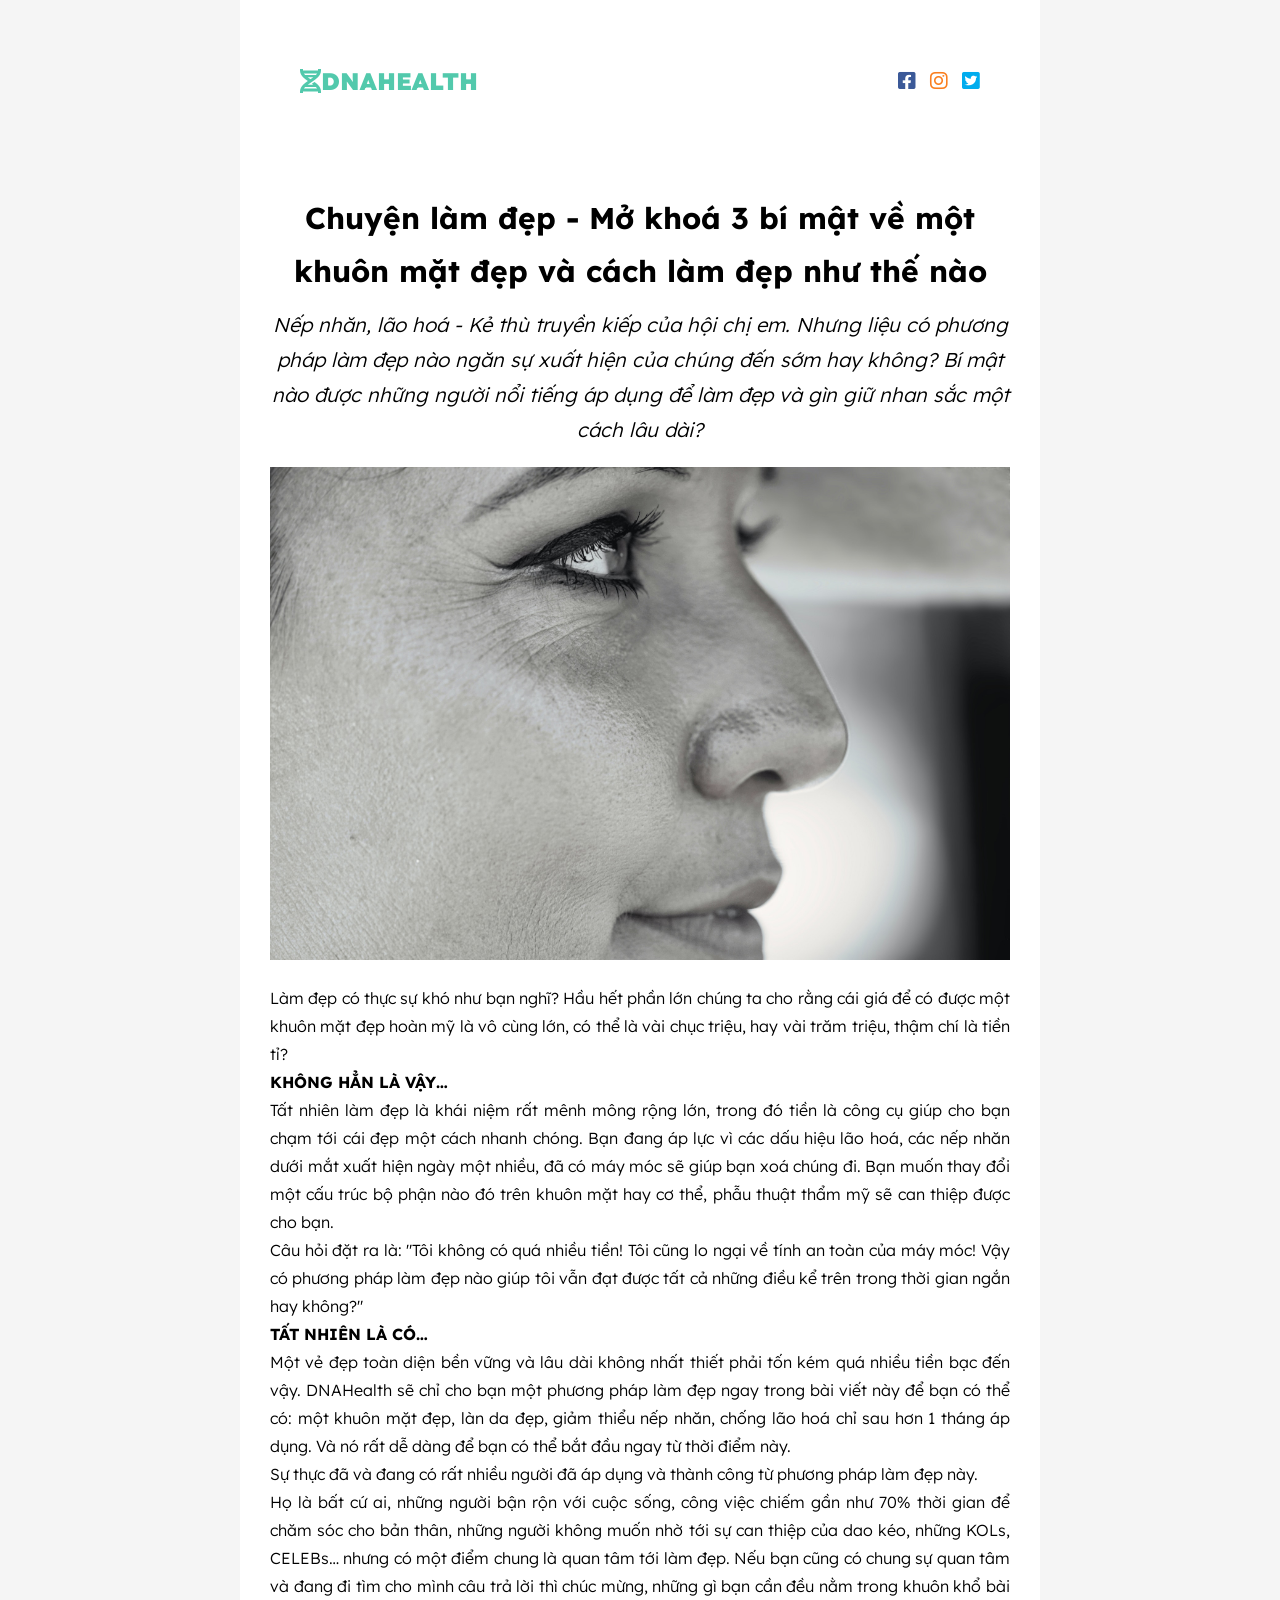
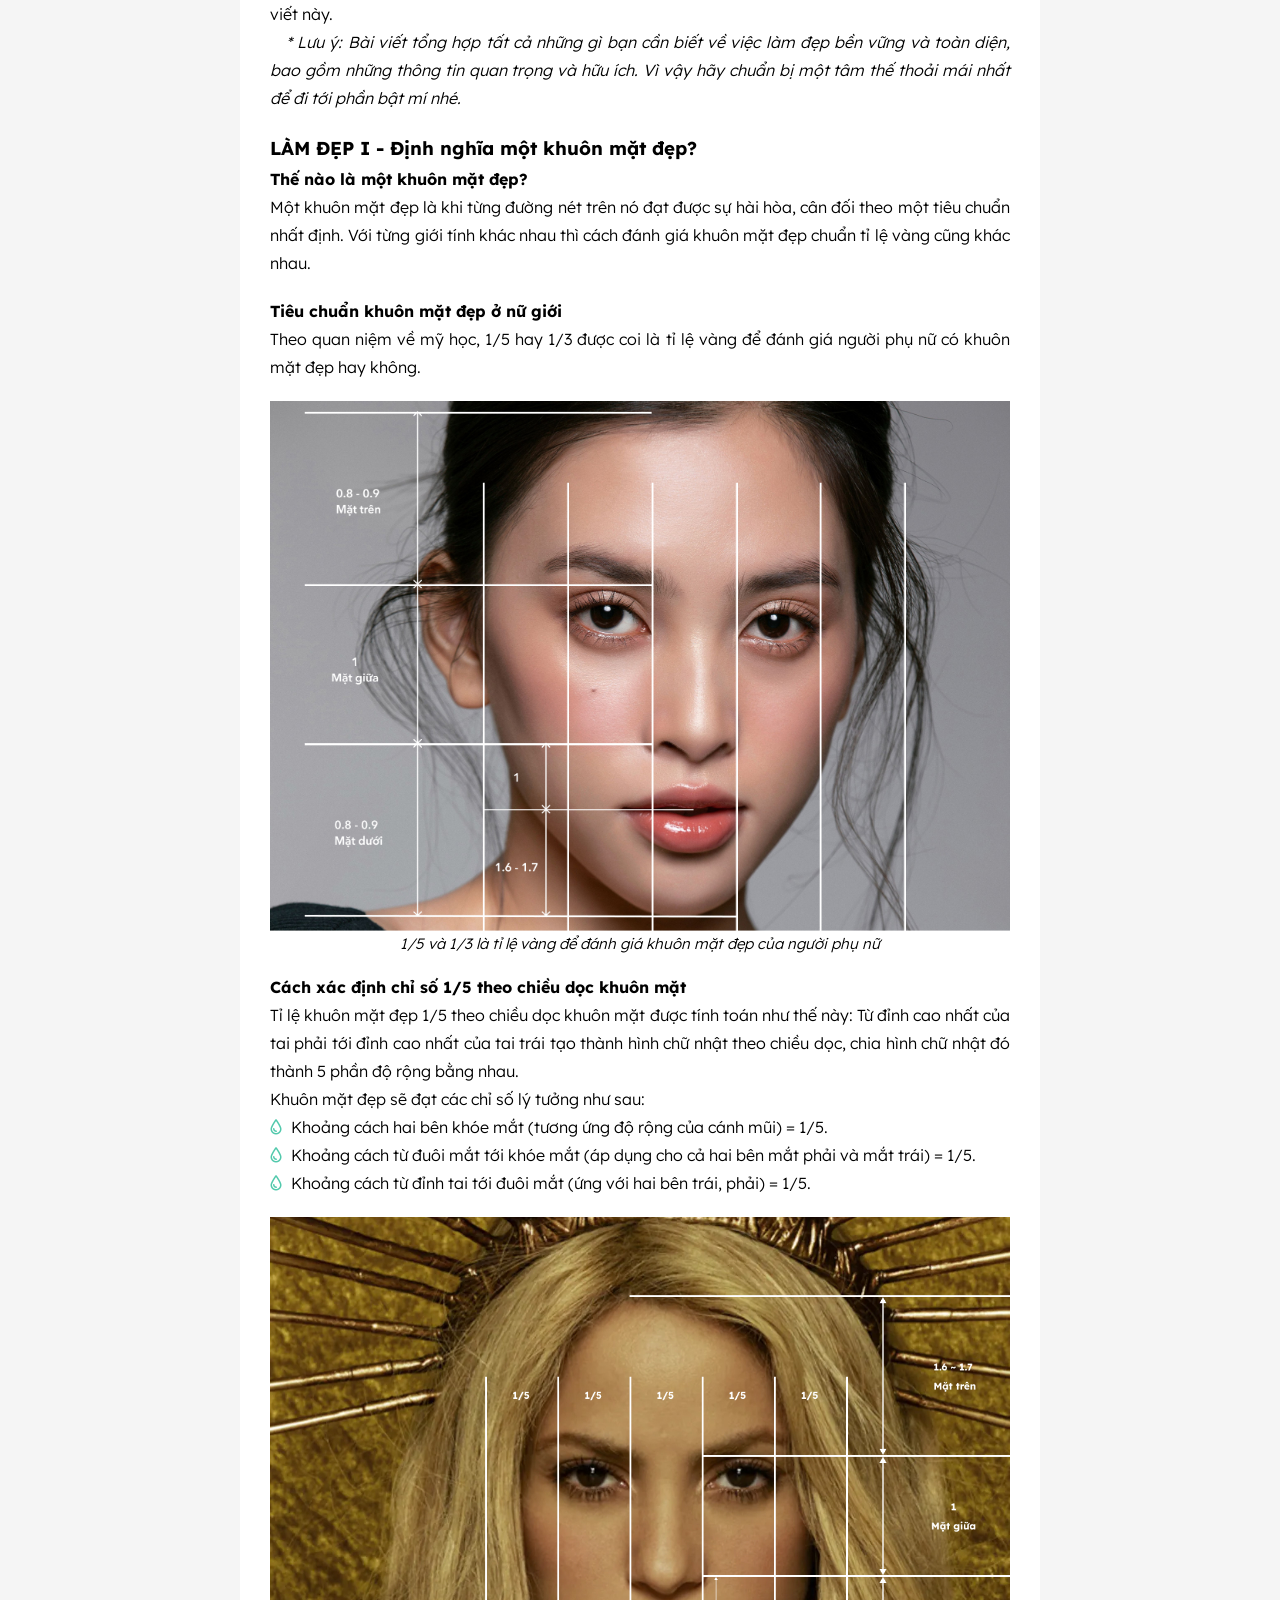
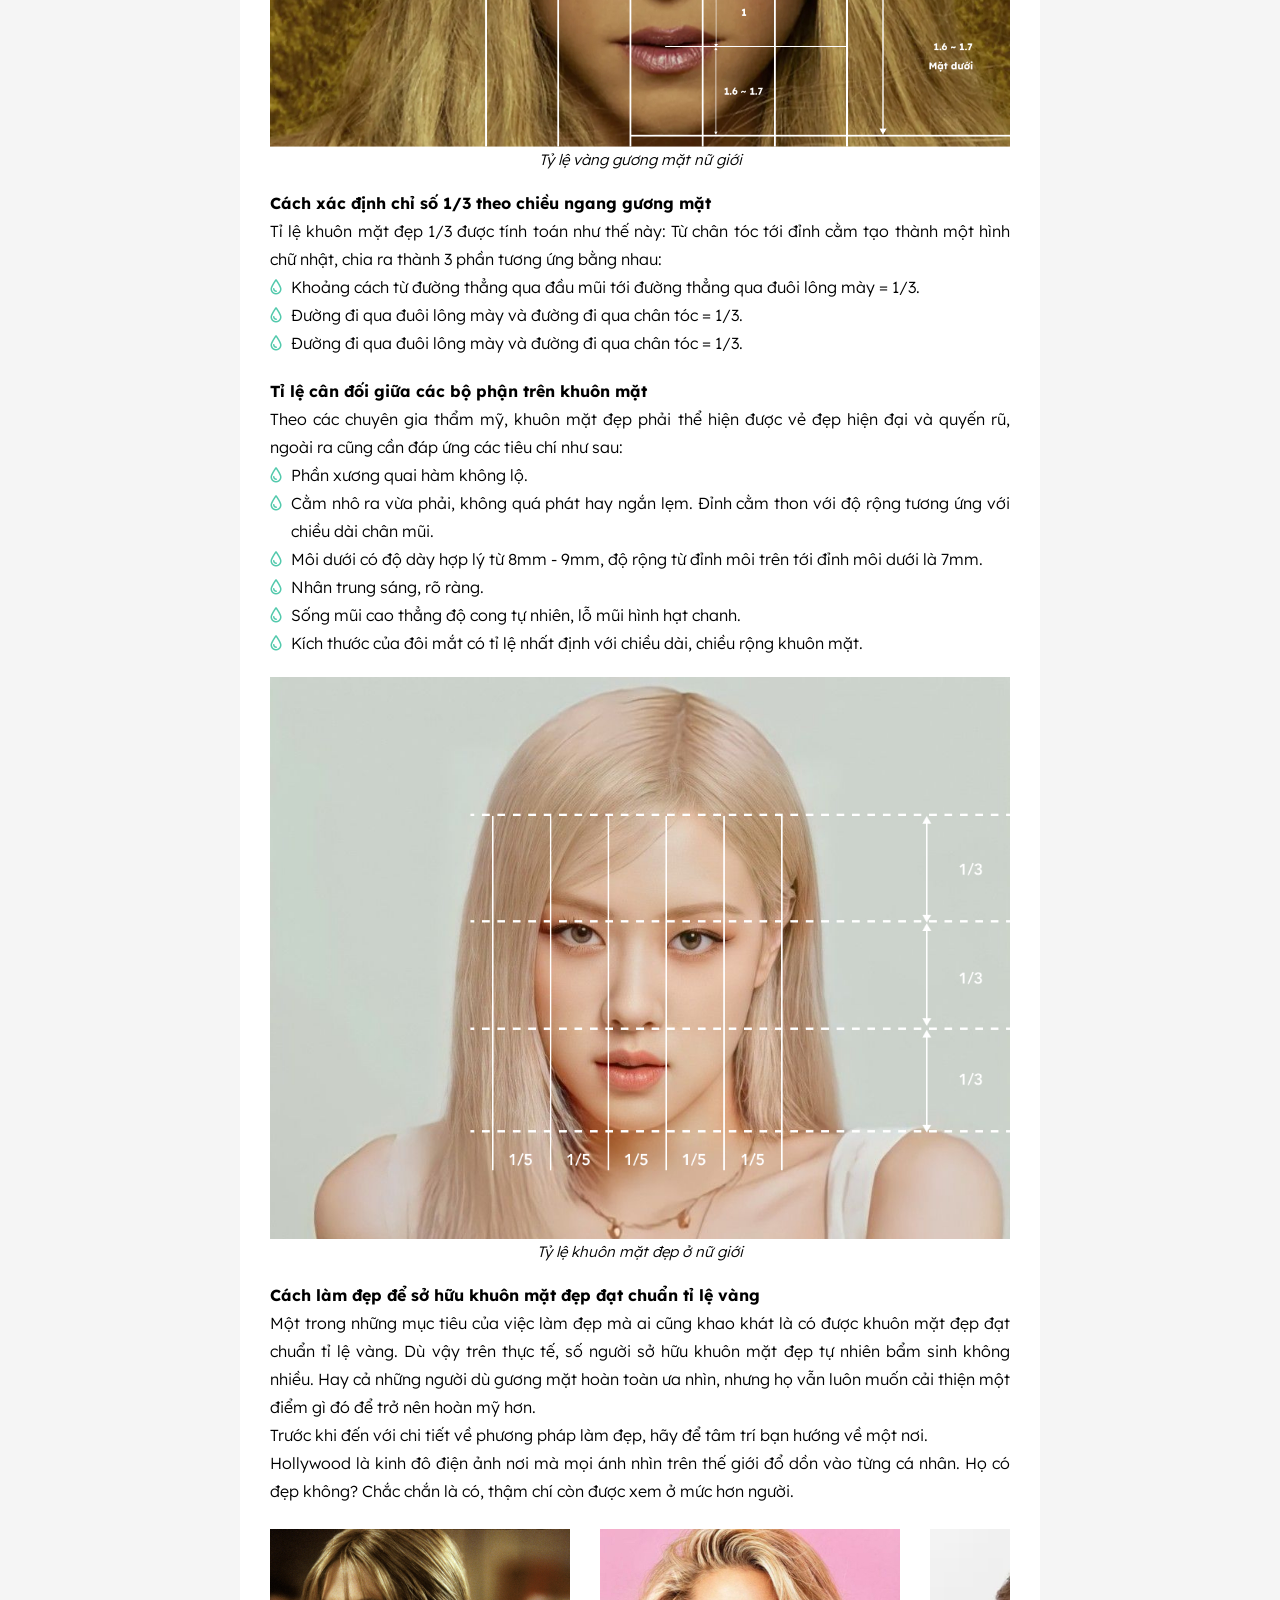
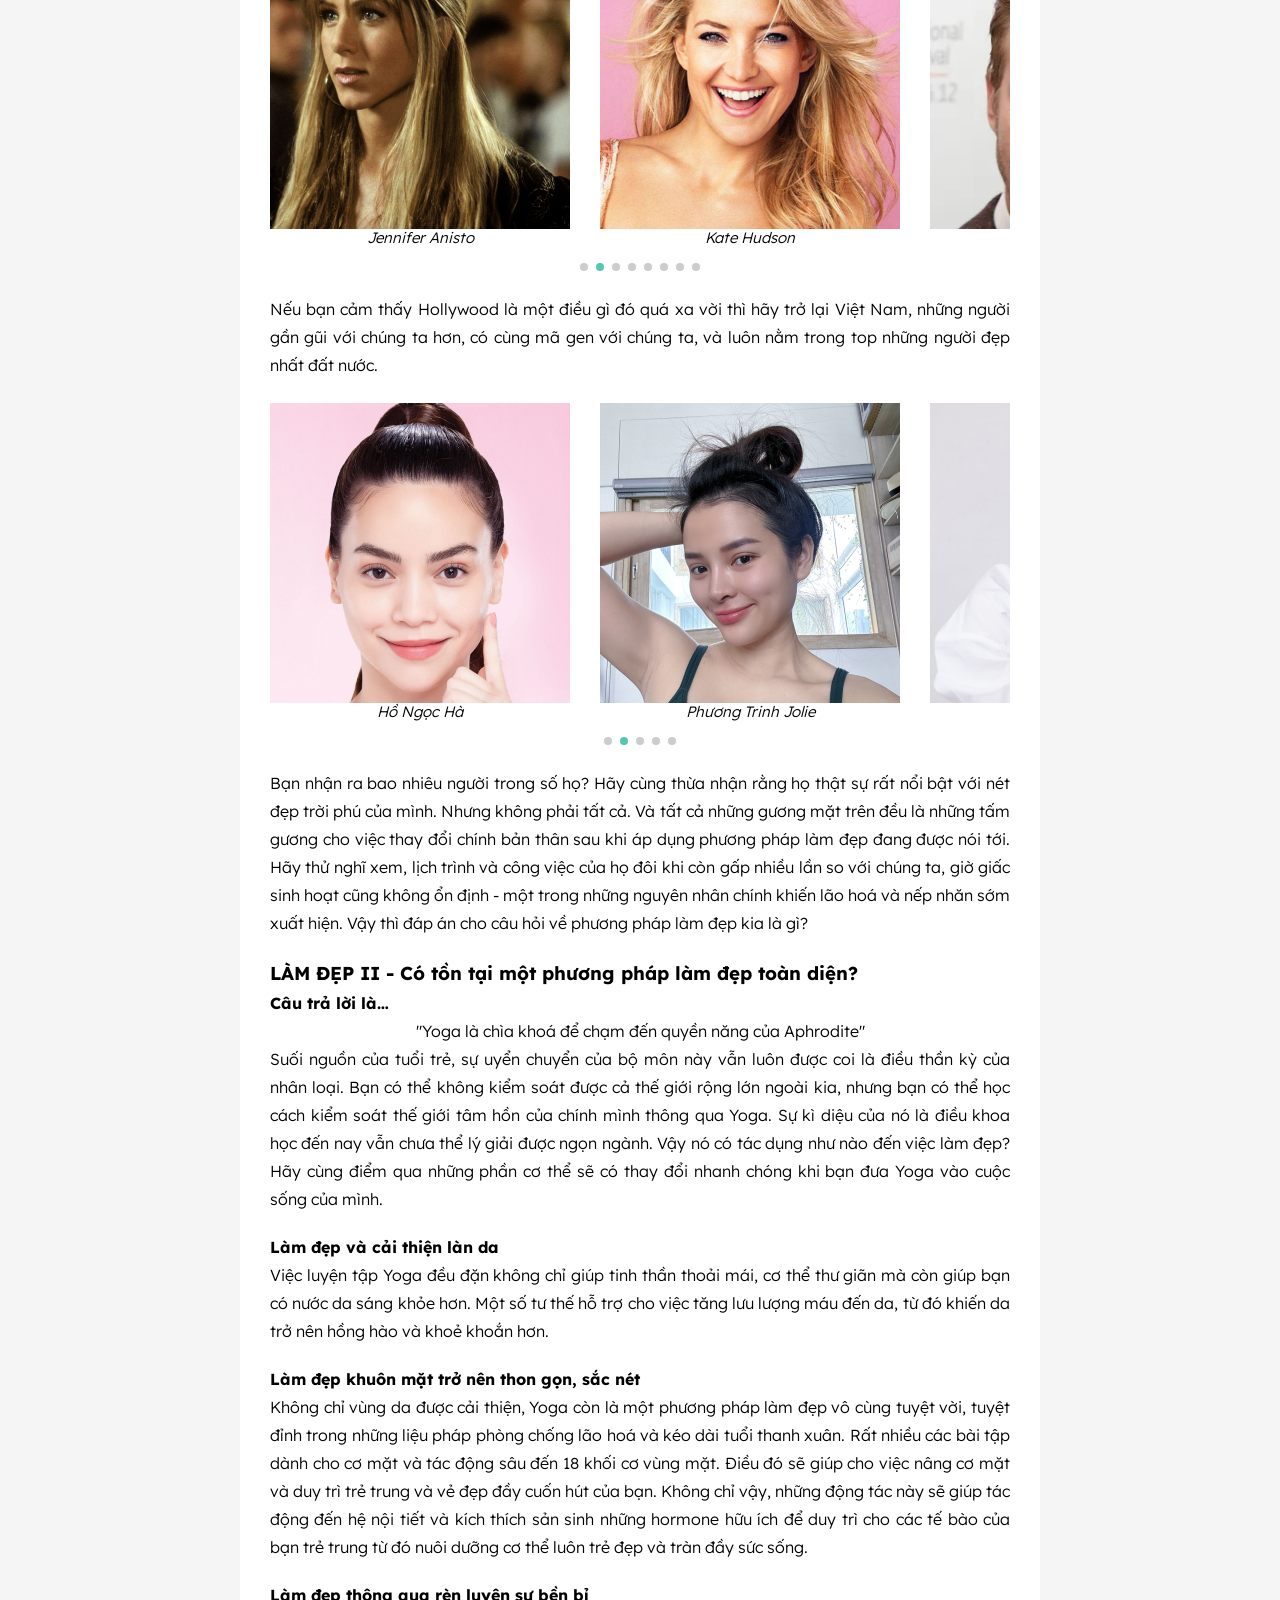
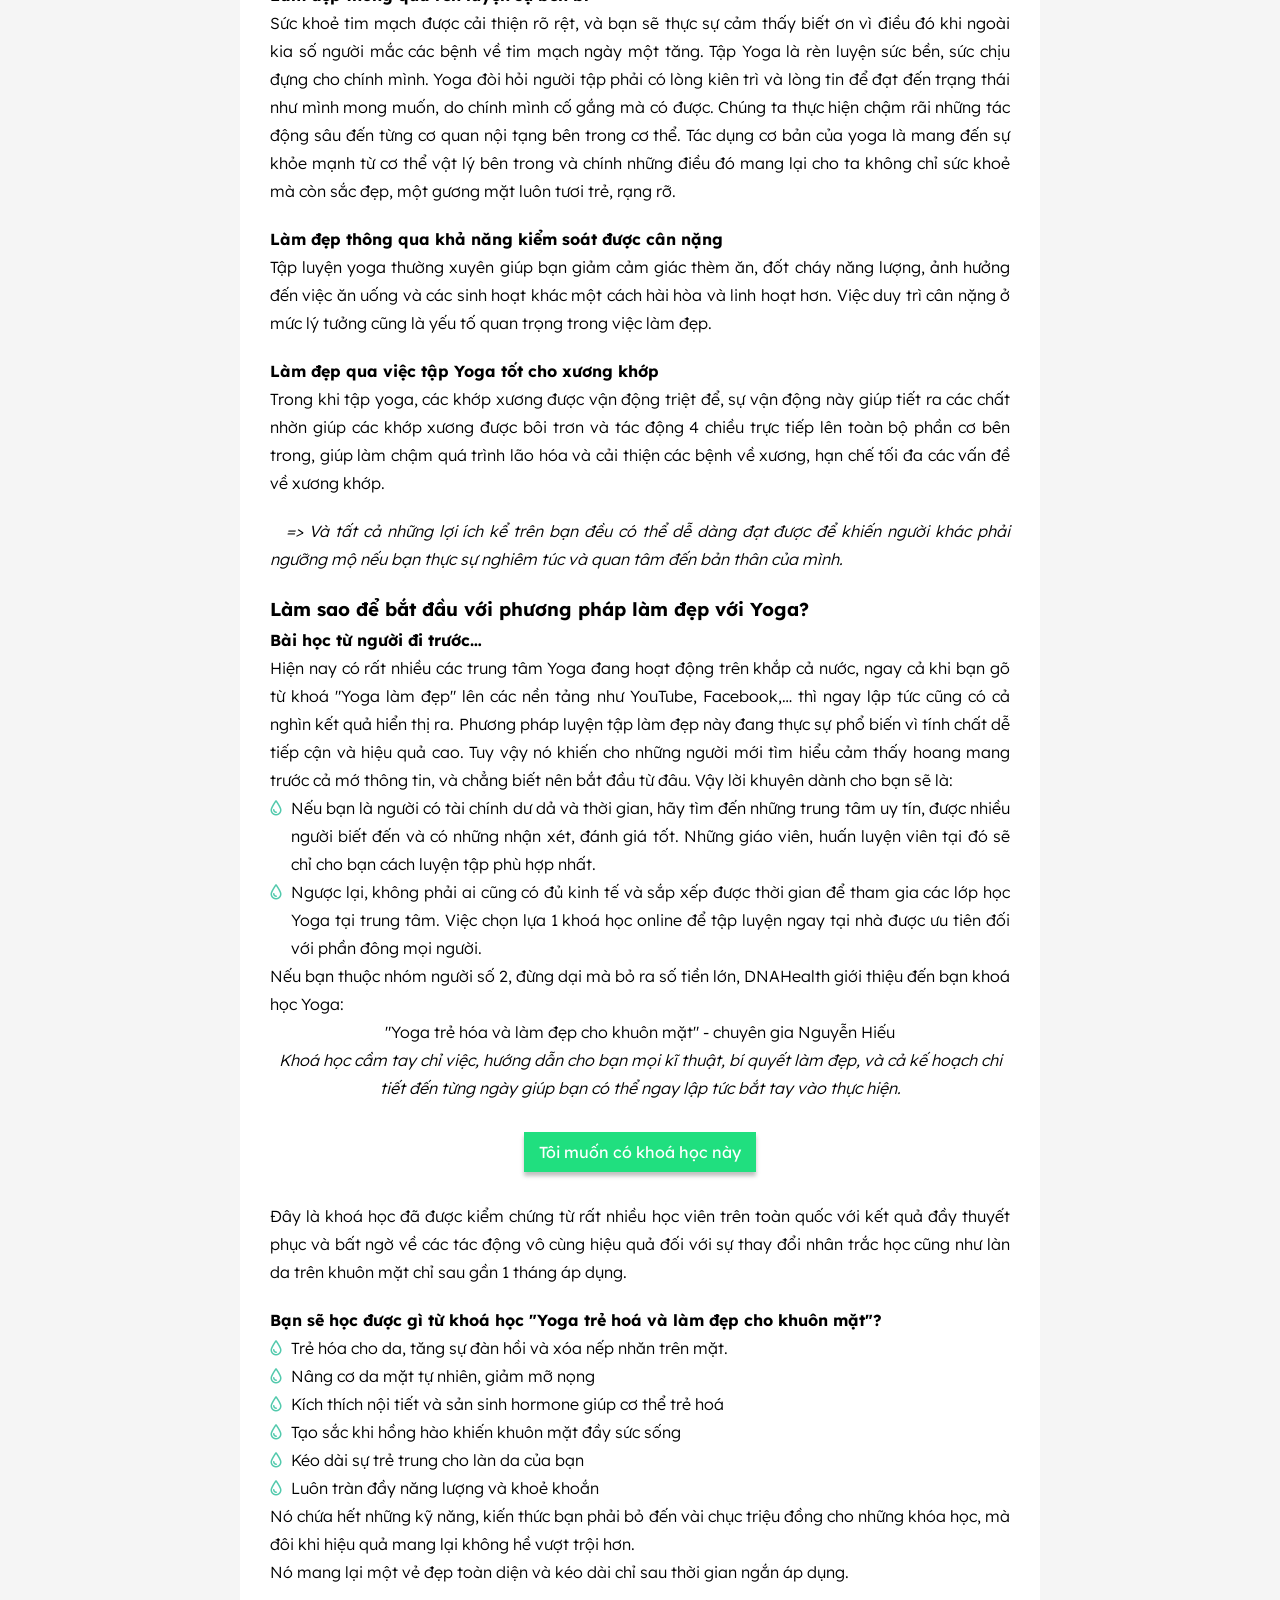
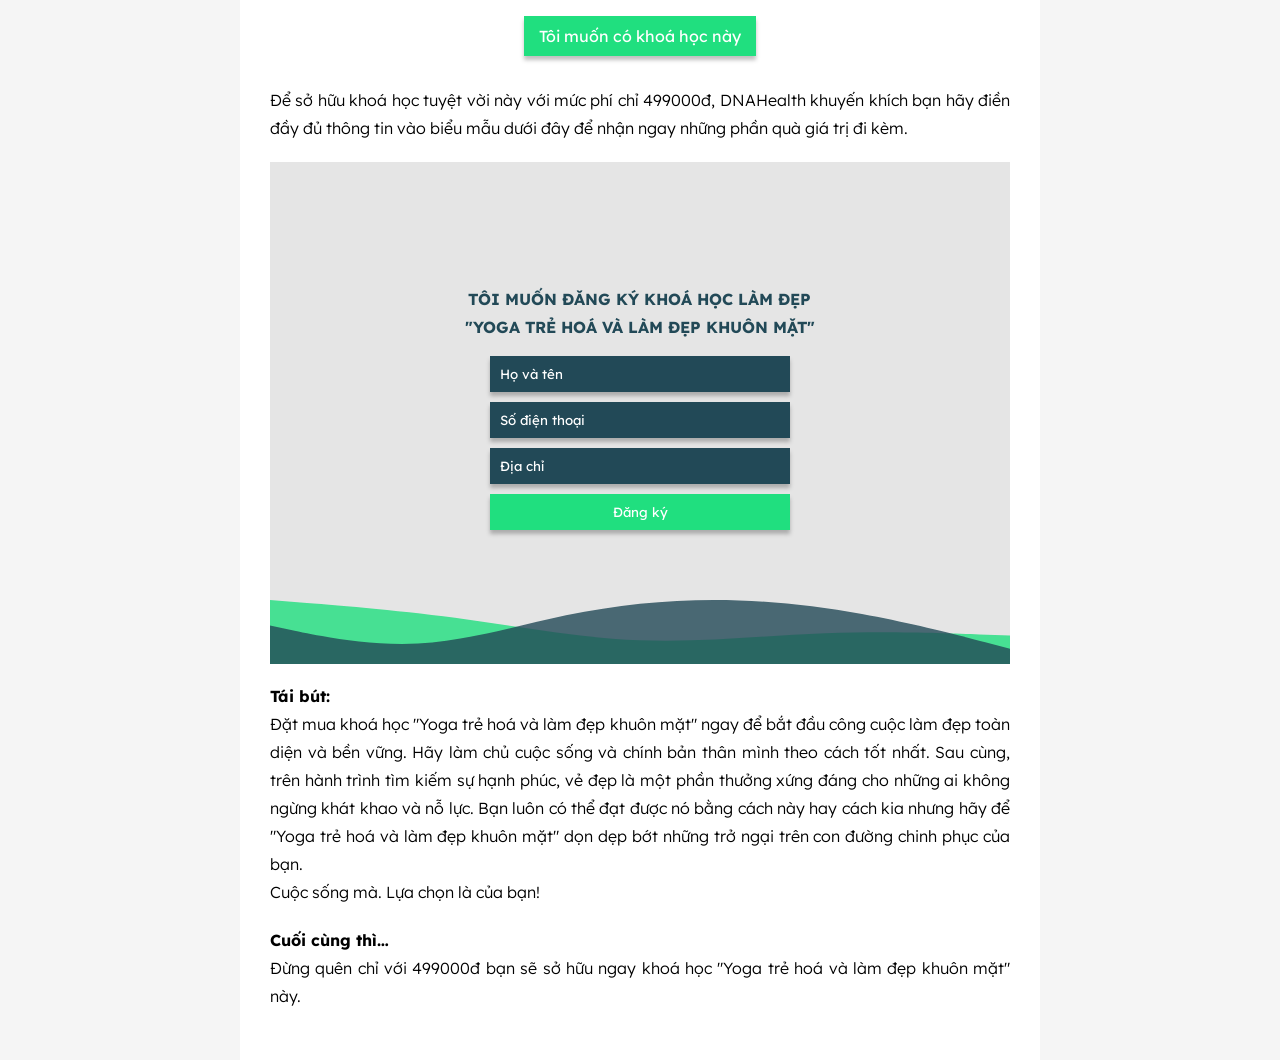
==== yoga-page.html @ 45fdaa78 "Add highlands voucher page" ====
<!DOCTYPE html>
<html lang="en">

<head>
    <meta charset="UTF-8">
    <meta http-equiv="X-UA-Compatible" content="IE=edge">
    <meta name="viewport" content="width=device-width, initial-scale=1.0">
    <meta name="description" content="">
    <title>1 tháng làm đẹp hiệu quả để có khuôn mặt đẹp như mơ</title>
    <link rel="preconnect" href="https://fonts.googleapis.com">
    <link rel="preconnect" href="https://fonts.gstatic.com" crossorigin>
    <link rel="stylesheet" href="font-awesome-pro-v6-6/css/all.css">
    <link rel="stylesheet" href="css/swiper-css.css" />
    <link href="https://fonts.googleapis.com/css2?family=Lexend:wght@100;200;300;400;500;600;700;800;900&display=swap" rel="stylesheet">
    <link rel="stylesheet" href="css/header/header.css">
    <link rel="stylesheet" href="css/main-yoga/main.css">
    <link rel="stylesheet" href="css/styles.css">
    <script src="js/swiper-bundle.js"></script>
</head>

<body>
    <header id="header">
        <div class="logo">
            <a href="#">
                <p><i class="fa-sharp fa-solid fa-dna"></i>DNAHEALTH</p>
            </a>
        </div>
        <div class="social">
            <i class="fa-brands fa-square-facebook" style="color: #3b5998;"></i>
            <i class="fa-brands fa-instagram" style="color: RGB(250,126,30);"></i>
            <i class="fa-brands fa-square-twitter" style="color: #00acee;"></i>
        </div>
    </header>
    <main id="main">
        <div class="title">
            <h1>Chuyện làm đẹp - Mở khoá 3 bí mật về một khuôn mặt đẹp và cách làm đẹp như thế nào</h1>
            <h2>Nếp nhăn, lão hoá - Kẻ thù truyền kiếp của hội chị em. Nhưng liệu có phương pháp làm đẹp nào ngăn sự xuất hiện của chúng đến sớm hay không? Bí mật nào được những người nổi tiếng áp dụng để làm đẹp và gìn giữ nhan sắc một cách lâu dài?</h2>
            <div class="banner">
                <img class="banner-img" src="images/yoga-images/face-skin-lam-dep.jpg" alt="Làm đẹp, làm đẹp, làm đẹp, làm đẹp">
            </div>
        </div>
        <div class="opening">
            <p>Làm đẹp có thực sự khó như bạn nghĩ? Hầu hết phần lớn chúng ta cho rằng cái giá để có được một khuôn mặt đẹp hoàn mỹ là vô cùng lớn, có thể là vài chục triệu, hay vài trăm triệu, thậm chí là tiền tỉ?</p>
            <p><strong>KHÔNG HẲN LÀ VẬY…</strong></p>
            <p>Tất nhiên làm đẹp là khái niệm rất mênh mông rộng lớn, trong đó tiền là công cụ giúp cho bạn chạm tới cái đẹp một cách nhanh chóng. Bạn đang áp lực vì các dấu hiệu lão hoá, các nếp nhăn dưới mắt xuất hiện ngày một nhiều, đã có máy móc sẽ giúp
                bạn xoá chúng đi. Bạn muốn thay đổi một cấu trúc bộ phận nào đó trên khuôn mặt hay cơ thể, phẫu thuật thẩm mỹ sẽ can thiệp được cho bạn.</p>
            <p>Câu hỏi đặt ra là: "Tôi không có quá nhiều tiền! Tôi cũng lo ngại về tính an toàn của máy móc! Vậy có phương pháp làm đẹp nào giúp tôi vẫn đạt được tất cả những điều kể trên trong thời gian ngắn hay không?"</p>
            <p><strong>TẤT NHIÊN LÀ CÓ…</strong></p>
            <p>Một vẻ đẹp toàn diện bền vững và lâu dài không nhất thiết phải tốn kém quá nhiều tiền bạc đến vậy. DNAHealth sẽ chỉ cho bạn một phương pháp làm đẹp ngay trong bài viết này để bạn có thể có: một khuôn mặt đẹp, làn da đẹp, giảm thiểu nếp nhăn,
                chống lão hoá chỉ sau hơn 1 tháng áp dụng. Và nó rất dễ dàng để bạn có thể bắt đầu ngay từ thời điểm này.</p>
            <p>Sự thực đã và đang có rất nhiều người đã áp dụng và thành công từ phương pháp làm đẹp này.</p>
            <p>Họ là bất cứ ai, những người bận rộn với cuộc sống, công việc chiếm gần như 70% thời gian để chăm sóc cho bản thân, những người không muốn nhờ tới sự can thiệp của dao kéo, những KOLs, CELEBs… nhưng có một điểm chung là quan tâm tới làm đẹp.
                Nếu bạn cũng có chung sự quan tâm và đang đi tìm cho mình câu trả lời thì chúc mừng, những gì bạn cần đều nằm trong khuôn khổ bài viết này.</p>
            <p><i>&emsp;* Lưu ý: Bài viết tổng hợp tất cả những gì bạn cần biết về việc làm đẹp bền vững và toàn diện, bao gồm những thông tin quan trọng và hữu ích. Vì vậy hãy chuẩn bị một tâm thế thoải mái nhất để đi tới phần bật mí nhé. </i></p>
        </div>
        <div class="main-content">
            <div class="part">
                <h3>LÀM ĐẸP I - Định nghĩa một khuôn mặt đẹp?</h3>
                <h4>Thế nào là một khuôn mặt đẹp?</h4>
                <p>Một khuôn mặt đẹp là khi từng đường nét trên nó đạt được sự hài hòa, cân đối theo một tiêu chuẩn nhất định. Với từng giới tính khác nhau thì cách đánh giá khuôn mặt đẹp chuẩn tỉ lệ vàng cũng khác nhau.</p>
                <br>
                <h4>Tiêu chuẩn khuôn mặt đẹp ở nữ giới</h4>
                <p>Theo quan niệm về mỹ học, 1/5 hay 1/3 được coi là tỉ lệ vàng để đánh giá người phụ nữ có khuôn mặt đẹp hay không.</p>
                <div class="illustration">
                    <img src="images/yoga-images/golden-ratio-face-lam-dep.jpg" alt="Làm đẹp, làm đẹp, làm đẹp, làm đẹp">
                    <div class="photo-caption">
                        <p>1/5 và 1/3 là tỉ lệ vàng để đánh giá khuôn mặt đẹp của người phụ nữ</p>
                    </div>
                </div>
                <br>
                <h4>Cách xác định chỉ số 1/5 theo chiều dọc khuôn mặt</h4>
                <p>Tỉ lệ khuôn mặt đẹp 1/5 theo chiều dọc khuôn mặt được tính toán như thế này: Từ đỉnh cao nhất của tai phải tới đỉnh cao nhất của tai trái tạo thành hình chữ nhật theo chiều dọc, chia hình chữ nhật đó thành 5 phần độ rộng bằng nhau.</p>
                <p>Khuôn mặt đẹp sẽ đạt các chỉ số lý tưởng như sau:</p>
                <ul>
                    <li>Khoảng cách hai bên khóe mắt (tương ứng độ rộng của cánh mũi) = 1/5.</li>
                    <li>Khoảng cách từ đuôi mắt tới khóe mắt (áp dụng cho cả hai bên mắt phải và mắt trái) = 1/5.</li>
                    <li>Khoảng cách từ đỉnh tai tới đuôi mắt (ứng với hai bên trái, phải) = 1/5.</li>
                </ul>
                <div class="illustration">
                    <img src="images/yoga-images/shakira-lam-dep.jpg" alt="Làm đẹp, làm đẹp, làm đẹp, làm đẹp">
                    <div class="photo-caption">
                        <p>Tỷ lệ vàng gương mặt nữ giới</p>
                    </div>
                </div>
                <br>
                <h4>Cách xác định chỉ số 1/3 theo chiều ngang gương mặt</h4>
                <p>Tỉ lệ khuôn mặt đẹp 1/3 được tính toán như thế này: Từ chân tóc tới đỉnh cằm tạo thành một hình chữ nhật, chia ra thành 3 phần tương ứng bằng nhau:</p>
                <ul>
                    <li>Khoảng cách từ đường thẳng qua đầu mũi tới đường thẳng qua đuôi lông mày = 1/3.</li>
                    <li>Đường đi qua đuôi lông mày và đường đi qua chân tóc = 1/3.</li>
                    <li>Đường đi qua đuôi lông mày và đường đi qua chân tóc = 1/3.</li>
                </ul>
                <br>
                <h4>Tỉ lệ cân đối giữa các bộ phận trên khuôn mặt</h4>
                <p>Theo các chuyên gia thẩm mỹ, khuôn mặt đẹp phải thể hiện được vẻ đẹp hiện đại và quyến rũ, ngoài ra cũng cần đáp ứng các tiêu chí như sau:</p>
                <ul>
                    <li>Phần xương quai hàm không lộ.</li>
                    <li>Cằm nhô ra vừa phải, không quá phát hay ngắn lẹm. Đỉnh cằm thon với độ rộng tương ứng với chiều dài chân mũi.</li>
                    <li>Môi dưới có độ dày hợp lý từ 8mm - 9mm, độ rộng từ đỉnh môi trên tới đỉnh môi dưới là 7mm.</li>
                    <li>Nhân trung sáng, rõ ràng.</li>
                    <li>Sống mũi cao thẳng độ cong tự nhiên, lỗ mũi hình hạt chanh.</li>
                    <li>Kích thước của đôi mắt có tỉ lệ nhất định với chiều dài, chiều rộng khuôn mặt.</li>
                </ul>
                <div class="illustration">
                    <img src="images/yoga-images/rose-lam-dep.jpg" alt="Làm đẹp, làm đẹp, làm đẹp, làm đẹp">
                    <div class="photo-caption">
                        <p>Tỷ lệ khuôn mặt đẹp ở nữ giới</p>
                    </div>
                </div>
                <br>
                <h4>Cách làm đẹp để sở hữu khuôn mặt đẹp đạt chuẩn tỉ lệ vàng</h4>
                <p>Một trong những mục tiêu của việc làm đẹp mà ai cũng khao khát là có được khuôn mặt đẹp đạt chuẩn tỉ lệ vàng. Dù vậy trên thực tế, số người sở hữu khuôn mặt đẹp tự nhiên bẩm sinh không nhiều. Hay cả những người dù gương mặt hoàn toàn ưa
                    nhìn, nhưng họ vẫn luôn muốn cải thiện một điểm gì đó để trở nên hoàn mỹ hơn.</p>
                <p>Trước khi đến với chi tiết về phương pháp làm đẹp, hãy để tâm trí bạn hướng về một nơi.</p>
                <p>Hollywood là kinh đô điện ảnh nơi mà mọi ánh nhìn trên thế giới đổ dồn vào từng cá nhân. Họ có đẹp không? Chắc chắn là có, thậm chí còn được xem ở mức hơn người.</p>
                <div class="slide-pic">
                    <div class="swiper">
                        <!-- Additional required wrapper -->
                        <div class="swiper-wrapper">
                            <!-- Slides -->
                            <div class="swiper-slide">
                                <div class="illustration">
                                    <img src="images/yoga-images/jessica-biel-lam-dep.jpg" alt="Làm đẹp, làm đẹp, làm đẹp, làm đẹp">
                                    <div class="photo-caption">
                                        <p>Jessica Biel</p>
                                    </div>
                                </div>
                            </div>
                            <div class="swiper-slide">
                                <div class="illustration">
                                    <img src="images/yoga-images/jennifer-anisto-lam-dep.jpg" alt="Làm đẹp, làm đẹp, làm đẹp, làm đẹp">
                                    <div class="photo-caption">
                                        <p>Jennifer Anisto</p>
                                    </div>
                                </div>
                            </div>
                            <div class="swiper-slide">
                                <div class="illustration">
                                    <img src="images/yoga-images/kate-hudson-lam-dep.jpg" alt="Làm đẹp, làm đẹp, làm đẹp, làm đẹp">
                                    <div class="photo-caption">
                                        <p>Kate Hudson</p>
                                    </div>
                                </div>
                            </div>
                            <div class="swiper-slide">
                                <div class="illustration">
                                    <img src="images/yoga-images/ryan-gosling-lam-dep.jpg" alt="Làm đẹp, làm đẹp, làm đẹp, làm đẹp">
                                    <div class="photo-caption">
                                        <p>Ryan Gosling</p>
                                    </div>
                                </div>
                            </div>
                            <div class="swiper-slide">
                                <div class="illustration">
                                    <img src="images/yoga-images/adam-levine-lam-dep.jpg" alt="Làm đẹp, làm đẹp, làm đẹp, làm đẹp">
                                    <div class="photo-caption">
                                        <p>Adam Levine</p>
                                    </div>
                                </div>
                            </div>
                            <div class="swiper-slide">
                                <div class="illustration">
                                    <img src="images/yoga-images/beyonce-lam-dep.jpg" alt="Làm đẹp, làm đẹp, làm đẹp, làm đẹp">
                                    <div class="photo-caption">
                                        <p>Beyonce</p>
                                    </div>
                                </div>
                            </div>
                            <div class="swiper-slide">
                                <div class="illustration">
                                    <img src="images/yoga-images/jessica-alba-lam-dep.jpg" alt="Làm đẹp, làm đẹp, làm đẹp, làm đẹp">
                                    <div class="photo-caption">
                                        <p>Jessica Alba</p>
                                    </div>
                                </div>
                            </div>
                            <div class="swiper-slide">
                                <div class="illustration">
                                    <img src="images/yoga-images/orlando-bloom-lam-dep.jpg" alt="Làm đẹp, làm đẹp, làm đẹp, làm đẹp">
                                    <div class="photo-caption">
                                        <p>Orlando Bloom</p>
                                    </div>
                                </div>
                            </div>
                        </div>

                        <!-- If we need navigation buttons -->
                        <div class="swiper-pagination"></div>
                    </div>
                </div>
                <p style="margin-top: -60px;">Nếu bạn cảm thấy Hollywood là một điều gì đó quá xa vời thì hãy trở lại Việt Nam, những người gần gũi với chúng ta hơn, có cùng mã gen với chúng ta, và luôn nằm trong top những người đẹp nhất đất nước.</p>
                <div class="slide-pic">
                    <div class="swiper">
                        <!-- Additional required wrapper -->
                        <div class="swiper-wrapper">
                            <!-- Slides -->
                            <div class="swiper-slide">
                                <div class="illustration">
                                    <img src="images/yoga-images/hatangthanh-lam-dep.jpg" alt="Làm đẹp, làm đẹp, làm đẹp, làm đẹp">
                                    <div class="photo-caption">
                                        <p>Tăng Thanh Hà</p>
                                    </div>
                                </div>
                            </div>
                            <div class="swiper-slide">
                                <div class="illustration">
                                    <img src="images/yoga-images/ho-ngoc-ha-lam-dep.jpg" alt="Làm đẹp, làm đẹp, làm đẹp, làm đẹp">
                                    <div class="photo-caption">
                                        <p>Hồ Ngọc Hà</p>
                                    </div>
                                </div>
                            </div>
                            <div class="swiper-slide">
                                <div class="illustration">
                                    <img src="images/yoga-images/phuong-trinh-jolie-lam-dep.jpg" alt="Làm đẹp, làm đẹp, làm đẹp, làm đẹp">
                                    <div class="photo-caption">
                                        <p>Phương Trinh Jolie</p>
                                    </div>
                                </div>
                            </div>
                            <div class="swiper-slide">
                                <div class="illustration">
                                    <img src="images/yoga-images/bao-anh-lam-dep.jpg" alt="Làm đẹp, làm đẹp, làm đẹp, làm đẹp">
                                    <div class="photo-caption">
                                        <p>Bảo Anh</p>
                                    </div>
                                </div>
                            </div>
                            <div class="swiper-slide">
                                <div class="illustration">
                                    <img src="images/yoga-images/quynh-nga-lam-dep.jpg" alt="Làm đẹp, làm đẹp, làm đẹp, làm đẹp">
                                    <div class="photo-caption">
                                        <p>Quỳnh Nga</p>
                                    </div>
                                </div>
                            </div>
                        </div>

                        <!-- If we need navigation buttons -->
                        <div class="swiper-pagination"></div>
                    </div>
                </div>
                <p style="margin-top: -60px;">Bạn nhận ra bao nhiêu người trong số họ? Hãy cùng thừa nhận rằng họ thật sự rất nổi bật với nét đẹp trời phú của mình. Nhưng không phải tất cả. Và tất cả những gương mặt trên đều là những tấm gương cho việc thay đổi chính bản thân sau
                    khi áp dụng phương pháp làm đẹp đang được nói tới. Hãy thử nghĩ xem, lịch trình và công việc của họ đôi khi còn gấp nhiều lần so với chúng ta, giờ giấc sinh hoạt cũng không ổn định - một trong những nguyên nhân chính khiến lão hoá
                    và nếp nhăn sớm xuất hiện. Vậy thì đáp án cho câu hỏi về phương pháp làm đẹp kia là gì?</p>
            </div>
            <div class="part">
                <h3>LÀM ĐẸP II - Có tồn tại một phương pháp làm đẹp toàn diện?</h3>
                <h4>Câu trả lời là…</h4>
                <div class="center-content">
                    <p>"Yoga là chìa khoá để chạm đến quyền năng của Aphrodite"</p>
                </div>
                <p>Suối nguồn của tuổi trẻ, sự uyển chuyển của bộ môn này vẫn luôn được coi là điều thần kỳ của nhân loại. Bạn có thể không kiểm soát được cả thế giới rộng lớn ngoài kia, nhưng bạn có thể học cách kiểm soát thế giới tâm hồn của chính mình
                    thông qua Yoga. Sự kì diệu của nó là điều khoa học đến nay vẫn chưa thể lý giải được ngọn ngành. Vậy nó có tác dụng như nào đến việc làm đẹp? Hãy cùng điểm qua những phần cơ thể sẽ có thay đổi nhanh chóng khi bạn đưa Yoga vào cuộc
                    sống của mình.</p>
                <br>
                <h4>Làm đẹp và cải thiện làn da</h4>
                <p>Việc luyện tập Yoga đều đặn không chỉ giúp tinh thần thoải mái, cơ thể thư giãn mà còn giúp bạn có nước da sáng khỏe hơn. Một số tư thế hỗ trợ cho việc tăng lưu lượng máu đến da, từ đó khiến da trở nên hồng hào và khoẻ khoắn hơn. </p>
                <br>
                <h4>Làm đẹp khuôn mặt trở nên thon gọn, sắc nét</h4>
                <p>Không chỉ vùng da được cải thiện, Yoga còn là một phương pháp làm đẹp vô cùng tuyệt vời, tuyệt đỉnh trong những liệu pháp phòng chống lão hoá và kéo dài tuổi thanh xuân. Rất nhiều các bài tập dành cho cơ mặt và tác động sâu đến 18 khối
                    cơ vùng mặt. Điều đó sẽ giúp cho việc nâng cơ mặt và duy trì trẻ trung và vẻ đẹp đầy cuốn hút của bạn. Không chỉ vậy, những động tác này sẽ giúp tác động đến hệ nội tiết và kích thích sản sinh những hormone hữu ích để duy trì cho các
                    tế bào của bạn trẻ trung từ đó nuôi dưỡng cơ thể luôn trẻ đẹp và tràn đầy sức sống.</p>
                <br>
                <h4>Làm đẹp thông qua rèn luyện sự bền bỉ</h4>
                <p>Sức khoẻ tim mạch được cải thiện rõ rệt, và bạn sẽ thực sự cảm thấy biết ơn vì điều đó khi ngoài kia số người mắc các bệnh về tim mạch ngày một tăng. Tập Yoga là rèn luyện sức bền, sức chịu đựng cho chính mình. Yoga đòi hỏi người tập phải
                    có lòng kiên trì và lòng tin để đạt đến trạng thái như mình mong muốn, do chính mình cố gắng mà có được. Chúng ta thực hiện chậm rãi những tác động sâu đến từng cơ quan nội tạng bên trong cơ thể. Tác dụng cơ bản của yoga là mang đến
                    sự khỏe mạnh từ cơ thể vật lý bên trong và chính những điều đó mang lại cho ta không chỉ sức khoẻ mà còn sắc đẹp, một gương mặt luôn tươi trẻ, rạng rỡ.</p>
                <br>
                <h4>Làm đẹp thông qua khả năng kiểm soát được cân nặng</h4>
                <p>Tập luyện yoga thường xuyên giúp bạn giảm cảm giác thèm ăn, đốt cháy năng lượng, ảnh hưởng đến việc ăn uống và các sinh hoạt khác một cách hài hòa và linh hoạt hơn. Việc duy trì cân nặng ở mức lý tưởng cũng là yếu tố quan trọng trong việc
                    làm đẹp.</p>
                <br>
                <h4>Làm đẹp qua việc tập Yoga tốt cho xương khớp</h4>
                <p>Trong khi tập yoga, các khớp xương được vận động triệt để, sự vận động này giúp tiết ra các chất nhờn giúp các khớp xương được bôi trơn và tác động 4 chiều trực tiếp lên toàn bộ phần cơ bên trong, giúp làm chậm quá trình lão hóa và cải
                    thiện các bệnh về xương, hạn chế tối đa các vấn đề về xương khớp.</p>
                <br>
                <p><i>&emsp;=> Và tất cả những lợi ích kể trên bạn đều có thể dễ dàng đạt được để khiến người khác phải ngưỡng mộ nếu bạn thực sự nghiêm túc và quan tâm đến bản thân của mình.</i></p>
            </div>
            <div class="part">
                <h3>Làm sao để bắt đầu với phương pháp làm đẹp với Yoga?</h3>
                <h4>Bài học từ người đi trước…</h4>
                <p>Hiện nay có rất nhiều các trung tâm Yoga đang hoạt động trên khắp cả nước, ngay cả khi bạn gõ từ khoá "Yoga làm đẹp" lên các nền tảng như YouTube, Facebook,… thì ngay lập tức cũng có cả nghìn kết quả hiển thị ra. Phương pháp luyện tập
                    làm đẹp này đang thực sự phổ biến vì tính chất dễ tiếp cận và hiệu quả cao. Tuy vậy nó khiến cho những người mới tìm hiểu cảm thấy hoang mang trước cả mớ thông tin, và chẳng biết nên bắt đầu từ đâu. Vậy lời khuyên dành cho bạn sẽ là:</p>
                <ul>
                    <li>Nếu bạn là người có tài chính dư dả và thời gian, hãy tìm đến những trung tâm uy tín, được nhiều người biết đến và có những nhận xét, đánh giá tốt. Những giáo viên, huấn luyện viên tại đó sẽ chỉ cho bạn cách luyện tập phù hợp nhất.
                    </li>
                    <li>Ngược lại, không phải ai cũng có đủ kinh tế và sắp xếp được thời gian để tham gia các lớp học Yoga tại trung tâm. Việc chọn lựa 1 khoá học online để tập luyện ngay tại nhà được ưu tiên đối với phần đông mọi người.</li>
                </ul>
                <p>Nếu bạn thuộc nhóm người số 2, đừng dại mà bỏ ra số tiền lớn, DNAHealth giới thiệu đến bạn khoá học Yoga:</p>
                <div class="center-content">
                    <p>"Yoga trẻ hóa và làm đẹp cho khuôn mặt" - chuyên gia Nguyễn Hiếu</p>
                    <p><i>Khoá học cầm tay chỉ việc, hướng dẫn cho bạn mọi kĩ thuật, bí quyết làm đẹp, và cả kế hoạch chi tiết đến từng ngày giúp bạn có thể ngay lập tức bắt tay vào thực hiện.</i></p>
                    <div class="direct-btn">
                        <a href="#form">Tôi muốn có khoá học này</a>
                    </div>
                </div>
                <p>Đây là khoá học đã được kiểm chứng từ rất nhiều học viên trên toàn quốc với kết quả đầy thuyết phục và bất ngờ về các tác động vô cùng hiệu quả đối với sự thay đổi nhân trắc học cũng như làn da trên khuôn mặt chỉ sau gần 1 tháng áp dụng.</p>
                <br>
                <h4>Bạn sẽ học được gì từ khoá học "Yoga trẻ hoá và làm đẹp cho khuôn mặt"?</h4>
                <ul>
                    <li>Trẻ hóa cho da, tăng sự đàn hồi và xóa nếp nhăn trên mặt. </li>
                    <li>Nâng cơ da mặt tự nhiên, giảm mỡ nọng</li>
                    <li>Kích thích nội tiết và sản sinh hormone giúp cơ thể trẻ hoá</li>
                    <li>Tạo sắc khi hồng hào khiến khuôn mặt đầy sức sống</li>
                    <li>Kéo dài sự trẻ trung cho làn da của bạn</li>
                    <li>Luôn tràn đầy năng lượng và khoẻ khoắn</li>
                </ul>
                <p>Nó chứa hết những kỹ năng, kiến thức bạn phải bỏ đến vài chục triệu đồng cho những khóa học, mà đôi khi hiệu quả mang lại không hề vượt trội hơn.</p>
                <p>Nó mang lại một vẻ đẹp toàn diện và kéo dài chỉ sau thời gian ngắn áp dụng.</p>
                <div class="center-content">
                    <div class="direct-btn">
                        <a href="#form">Tôi muốn có khoá học này</a>
                    </div>
                </div>
                <p>Để sở hữu khoá học tuyệt vời này với mức phí chỉ 499000đ, DNAHealth khuyến khích bạn hãy điền đầy đủ thông tin vào biểu mẫu dưới đây để nhận ngay những phần quà giá trị đi kèm. </p>
                <div class="center-content">
                    <div class="register-form" id="form">
                        <div class="form-title">
                            <p th:if="${hasError}" class="error" style="margin: 10px 0 0; color: red" th:text="${messageError}"></p>
                            <h4>Tôi muốn đăng ký khoá học làm đẹp "Yoga trẻ hoá và làm đẹp khuôn mặt"</h4>
                        </div>
                        <form th:action="@{/process-register}" method="post" th:object="${userRegister}">
                            <div>
                                <input class="info-input" type="text" th:field="*{userName}" placeholder="Họ và tên">
                            </div>
                            <div>
                                <input class="info-input" type="phone" th:field="*{email}" placeholder="Số điện thoại">
                            </div>
                            <div>
                                <input class="info-input" type="text" th:field="*{encryptedPassword}" placeholder="Địa chỉ">
                            </div>
                            <div>
                                <input class="btn-input" th:type="submit" value="Đăng ký">
                            </div>
                        </form>
                        <div class="bottom-img">
                            <img class="vector-img" src="images/yoga-images/vectors-light.svg" alt="">
                        </div>
                    </div>
                </div>
            </div>
        </div>
        <div class="ending">
            <h4>Tái bút:</h4>
            <p>Đặt mua khoá học "Yoga trẻ hoá và làm đẹp khuôn mặt" ngay để bắt đầu công cuộc làm đẹp toàn diện và bền vững. Hãy làm chủ cuộc sống và chính bản thân mình theo cách tốt nhất. Sau cùng, trên hành trình tìm kiếm sự hạnh phúc, vẻ đẹp là một phần
                thưởng xứng đáng cho những ai không ngừng khát khao và nỗ lực. Bạn luôn có thể đạt được nó bằng cách này hay cách kia nhưng hãy để "Yoga trẻ hoá và làm đẹp khuôn mặt" dọn dẹp bớt những trở ngại trên con đường chinh phục của bạn.</p>
            <p>Cuộc sống mà. Lựa chọn là của bạn! </p>
            <br>
            <h4>Cuối cùng thì…</h4>
            <p>Đừng quên chỉ với 499000đ bạn sẽ sở hữu ngay khoá học "Yoga trẻ hoá và làm đẹp khuôn mặt" này.</p>
        </div>
    </main>
    <footer id="footer"></footer>
    <script src="js/swiper_js.js"></script>
</body>

</html>
---- css/header/header.css ----
#header {
  padding: 60px;
  display: flex;
  flex-direction: row;
  justify-content: space-between;
  align-items: center;
  background-color: #FFF;
}
@media only screen and (min-width: 800px) {
  #header {
    width: 800px;
    margin-left: auto;
    margin-right: auto;
  }
}
@media only screen and (max-width: 400px) {
  #header {
    padding: 60px 20px;
  }
}
#header .logo a {
  text-decoration: none;
  color: #52c9ac;
}
#header .logo a p {
  font-weight: 900;
  font-size: 24px;
}
@media only screen and (max-width: 300px) {
  #header .logo a p {
    font-size: 18px;
  }
}
#header .social i {
  font-size: 20px;
  margin-left: 10px;
}
@media only screen and (max-width: 300px) {
  #header .social i {
    margin-left: 2px;
  }
}

/*# sourceMappingURL=header.css.map */
---- css/main-yoga/main.css ----
#main {
  padding: 30px;
  background-color: #FFF;
}
@media only screen and (min-width: 800px) {
  #main {
    width: 800px;
    margin-left: auto;
    margin-right: auto;
  }
}
@media only screen and (max-width: 300px) {
  #main {
    padding: 20px;
  }
}
#main .title {
  text-align: center;
  margin-bottom: 20px;
}
#main .title h1 {
  font-size: 30px;
  margin-bottom: 10px;
}
#main .title h2 {
  font-size: 20px;
  font-weight: 300;
  font-style: italic;
}
#main .title .banner {
  margin-top: 20px;
  width: 100%;
}
#main .title .banner img {
  width: 100%;
}
#main .opening {
  font-weight: 300;
  margin-bottom: 20px;
}
#main .main-content {
  margin-bottom: 20px;
}
#main .main-content .part {
  margin-bottom: 20px;
}
#main .main-content .part .illustration {
  margin-top: 20px;
  width: 100%;
}
#main .main-content .part .illustration img {
  width: 100%;
}
#main .main-content .part .illustration .photo-caption {
  text-align: center;
}
#main .main-content .part .illustration .photo-caption p {
  font-size: 15px;
  line-height: 1.2;
  font-style: italic;
}
#main .main-content .part p {
  font-weight: 300;
}
#main .main-content .part .center-content {
  text-align: center;
}
#main .main-content .part .center-content .register-form {
  background-color: #E5E5E5;
  width: 100%;
  height: 500px;
  position: relative;
  margin: 20px 0;
  display: flex;
  flex-direction: column;
  justify-content: center;
  align-items: center;
}
#main .main-content .part .center-content .register-form .form-title h4 {
  width: 55%;
  font-size: 16px;
  color: #224957;
  margin-left: auto;
  margin-right: auto;
  margin-bottom: 10px;
  text-transform: uppercase;
}
@media only screen and (max-width: 400px) {
  #main .main-content .part .center-content .register-form .form-title h4 {
    width: 90%;
  }
}
#main .main-content .part .center-content .register-form form div {
  text-align: center;
}
#main .main-content .part .center-content .register-form form div .info-input,
#main .main-content .part .center-content .register-form form div .btn-input {
  padding: 10px;
  width: 300px;
  border-radius: 0;
  border: 0;
  margin: 5px;
  box-shadow: 0px 4px 4px 0px rgba(0, 0, 0, 0.25);
}
@media only screen and (max-width: 400px) {
  #main .main-content .part .center-content .register-form form div .info-input,
#main .main-content .part .center-content .register-form form div .btn-input {
    width: 250px;
  }
}
#main .main-content .part .center-content .register-form form div .info-input {
  font-family: "Lexend", sans-serif;
  color: #fff;
  background-color: #224957;
}
#main .main-content .part .center-content .register-form form div .info-input:focus {
  outline: none;
}
#main .main-content .part .center-content .register-form form div .info-input::placeholder {
  font-family: "Lexend", sans-serif;
  color: #fff;
}
#main .main-content .part .center-content .register-form form div .btn-input {
  font-family: "Lexend", sans-serif;
  background-color: #20DF7F;
  color: #fff;
  margin-bottom: 20px;
  text-align: center;
  cursor: pointer;
}
#main .main-content .part .center-content .register-form .bottom-img {
  width: 100%;
  position: absolute;
  bottom: -6px;
}
#main .main-content .part .center-content .register-form .bottom-img .vector-img {
  width: 100%;
}
@media only screen and (max-width: 350px) {
  #main .main-content .part .center-content .register-form {
    padding: 20px;
  }
  #main .main-content .part .center-content .register-form form {
    width: 100%;
  }
  #main .main-content .part .center-content .register-form form div {
    width: 100%;
  }
  #main .main-content .part .center-content .register-form form div .info-input,
#main .main-content .part .center-content .register-form form div .btn-input {
    margin: 5px 0;
    width: 100%;
  }
}
#main .main-content .part .center-content .direct-btn {
  margin: 40px 0;
}
#main .main-content .part .center-content .direct-btn a {
  text-decoration: none;
  padding: 10px 15px;
  background-color: #20DF7F;
  color: #FFF;
  box-shadow: 0px 4px 4px 0px rgba(0, 0, 0, 0.25);
}
#main .main-content .part ul {
  --icon-space: 1.3em;
  list-style: none;
  padding: 0;
}
#main .main-content .part li {
  padding-left: var(--icon-space);
  font-weight: 300;
  line-height: 1.75;
}
#main .main-content .part li:before {
  font: var(--fa-font-regular);
  content: "\f043";
  display: inline-block;
  margin-left: calc(var(--icon-space) * -1);
  width: var(--icon-space);
  color: #52c9ac;
}
#main .main-content .part .slide-pic {
  position: relative;
  height: 450px;
}
@media only screen and (max-width: 280px) {
  #main .main-content .part .slide-pic {
    height: 400px;
  }
}
#main .main-content .part .slide-pic .swiper {
  width: 100%;
  height: 100%;
}
#main .main-content .part .slide-pic .swiper .swiper-slide {
  width: 300px;
  text-align: center;
  font-size: 18px;
  background: #fff;
  display: flex;
  justify-content: center;
  align-items: center;
}
@media only screen and (max-width: 400px) {
  #main .main-content .part .slide-pic .swiper .swiper-slide {
    width: 100%;
  }
}
#main .main-content .part .slide-pic .swiper .swiper-slide img {
  display: block;
  width: 100%;
  height: 100%;
  object-fit: cover;
}
#main .ending {
  margin-bottom: 20px;
}
#main .ending p {
  font-weight: 300;
}

/*# sourceMappingURL=main.css.map */
---- css/styles.css ----
* {
    margin: 0;
    padding: 0;
    box-sizing: border-box;
}

html {
    scroll-behavior: smooth;
}

body {
    font-family: 'Lexend', sans-serif;
    background-color: #F5F5F5;
    text-align: justify;
    text-justify: inter-word;
}

h1,
h2,
h3,
h4,
p {
    line-height: 1.75;
}
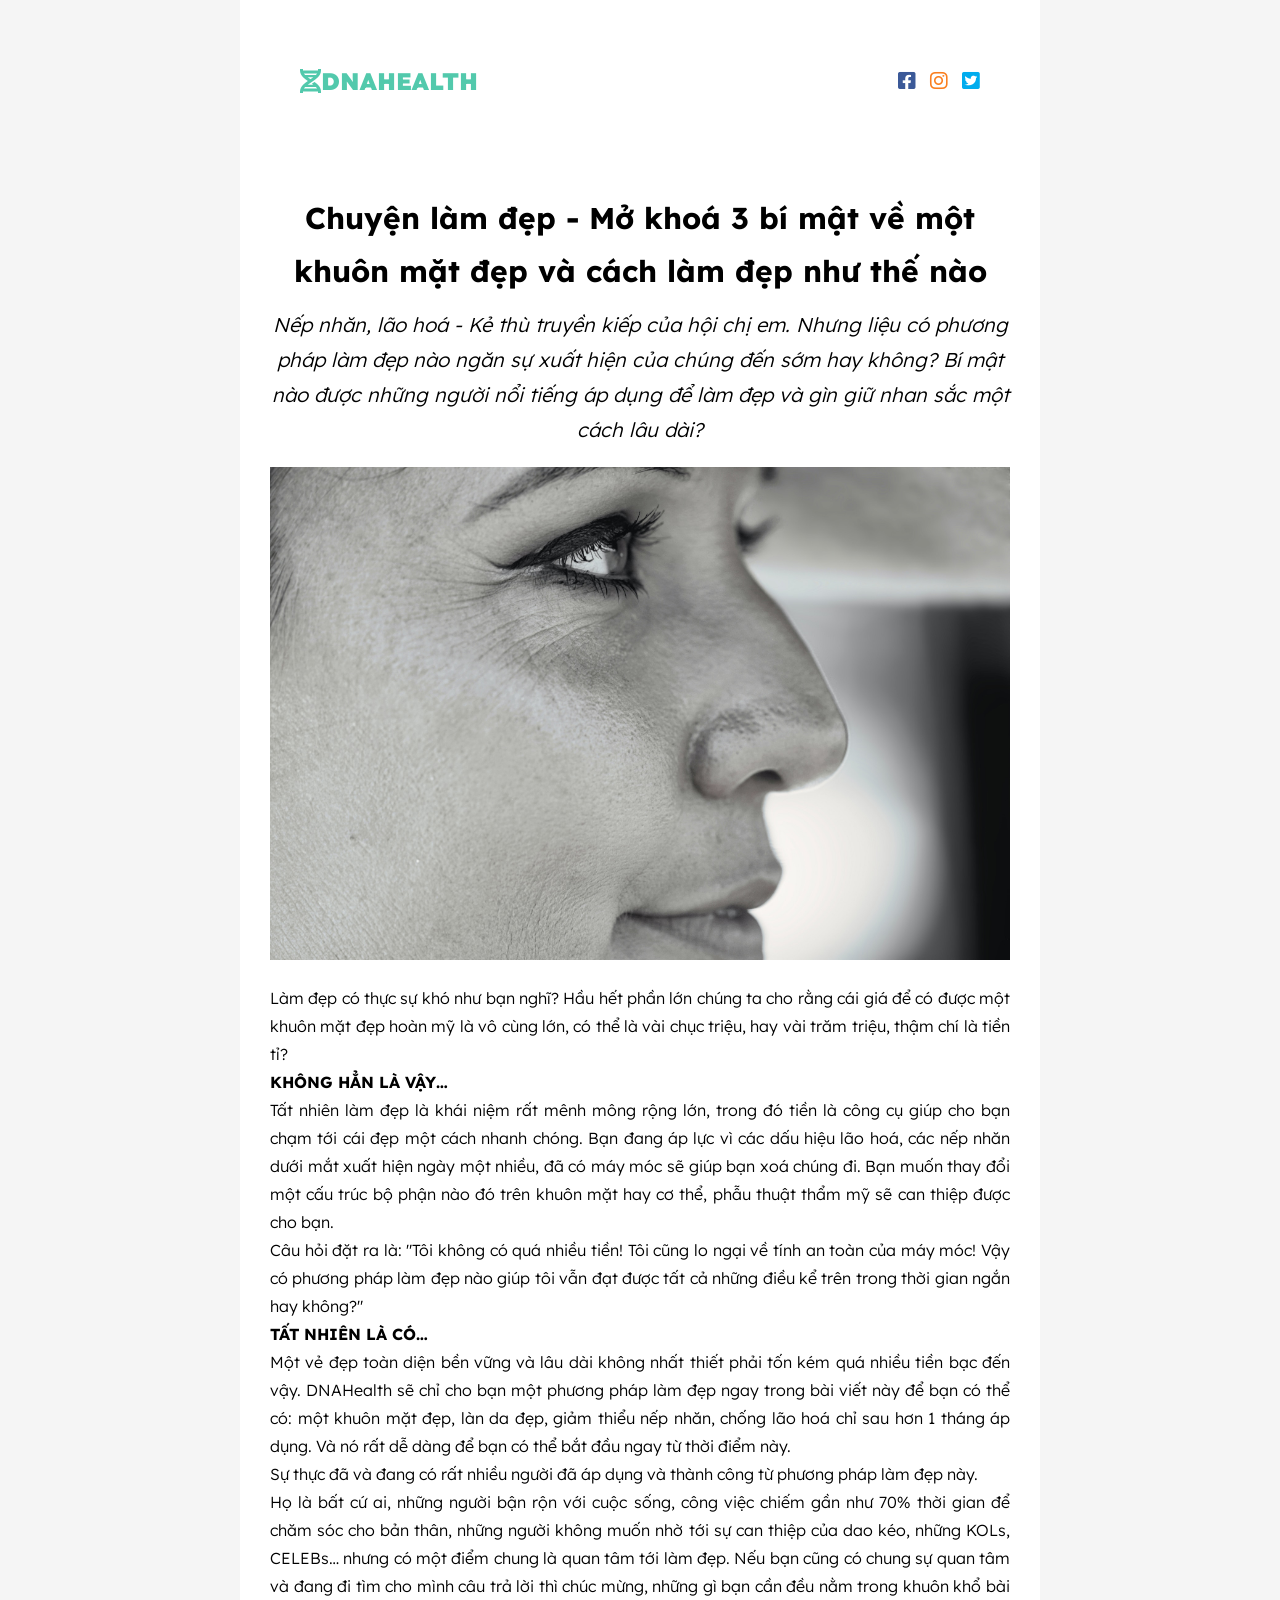
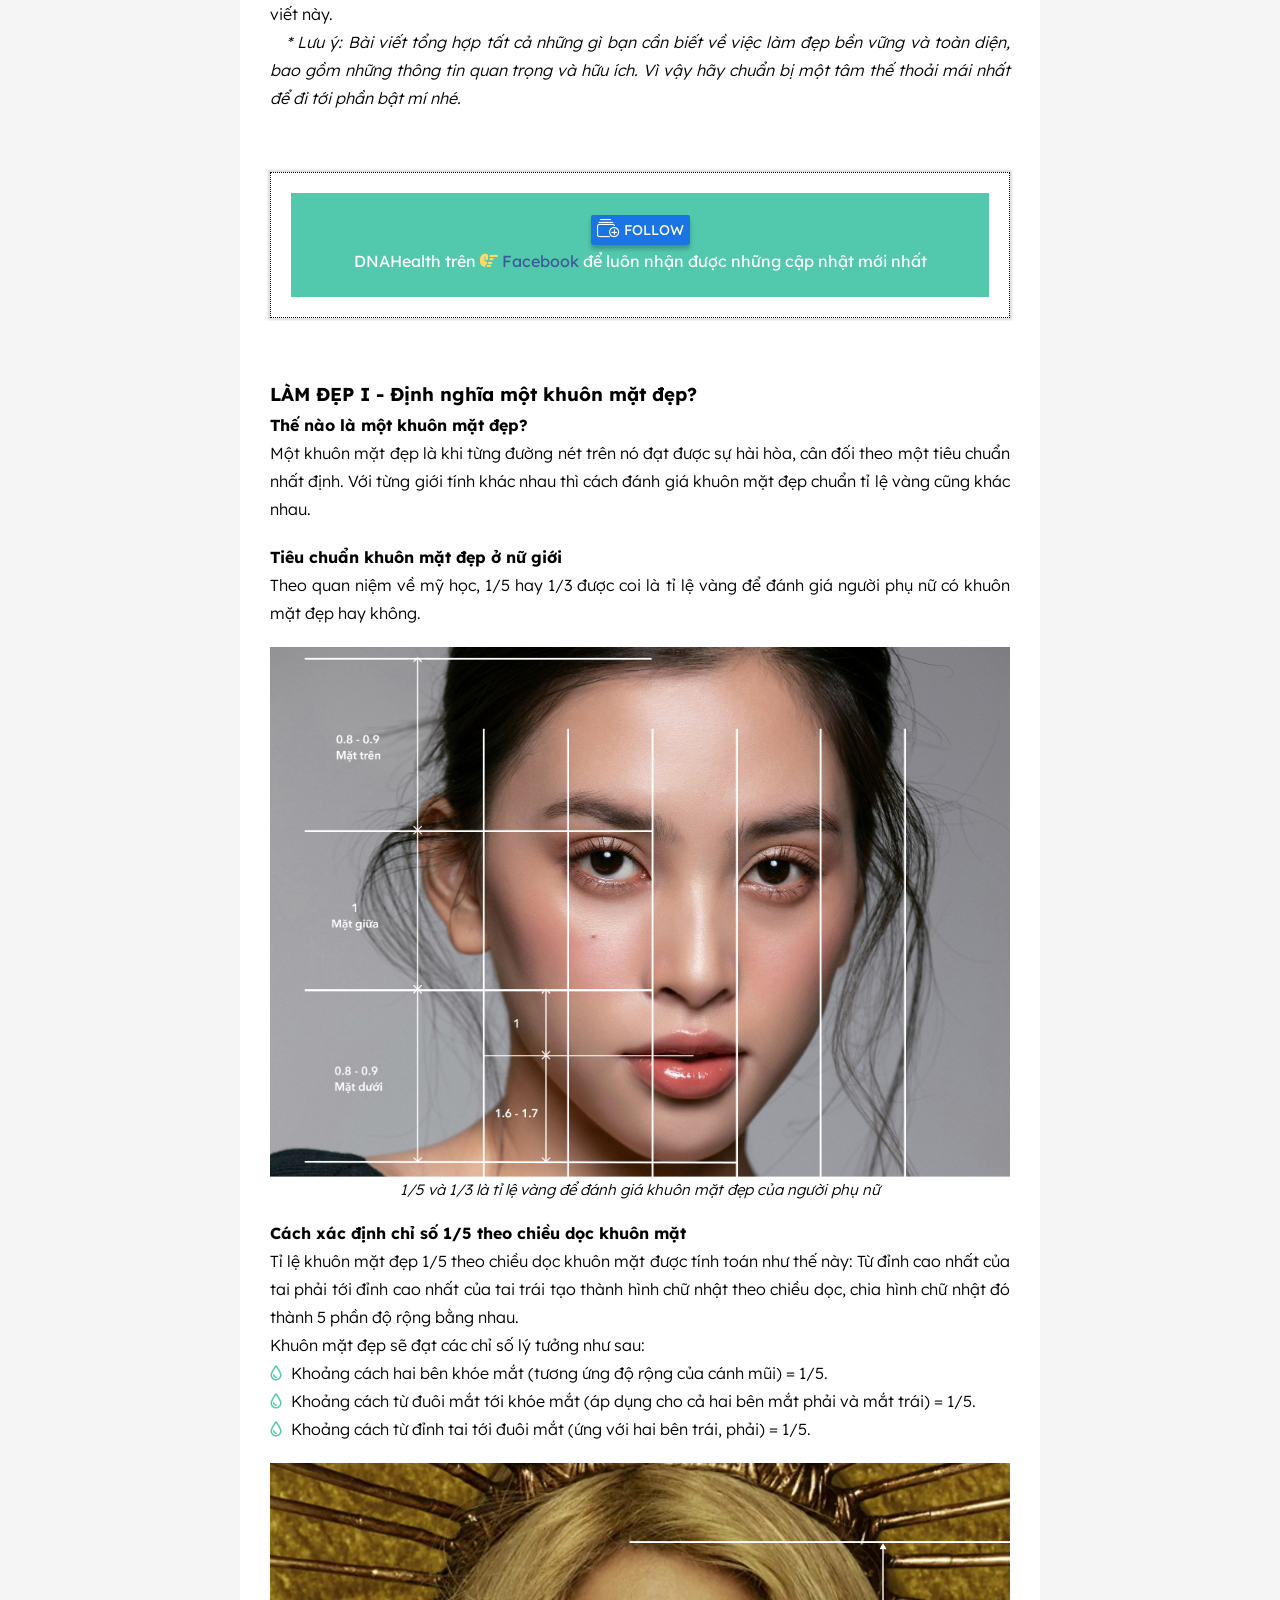
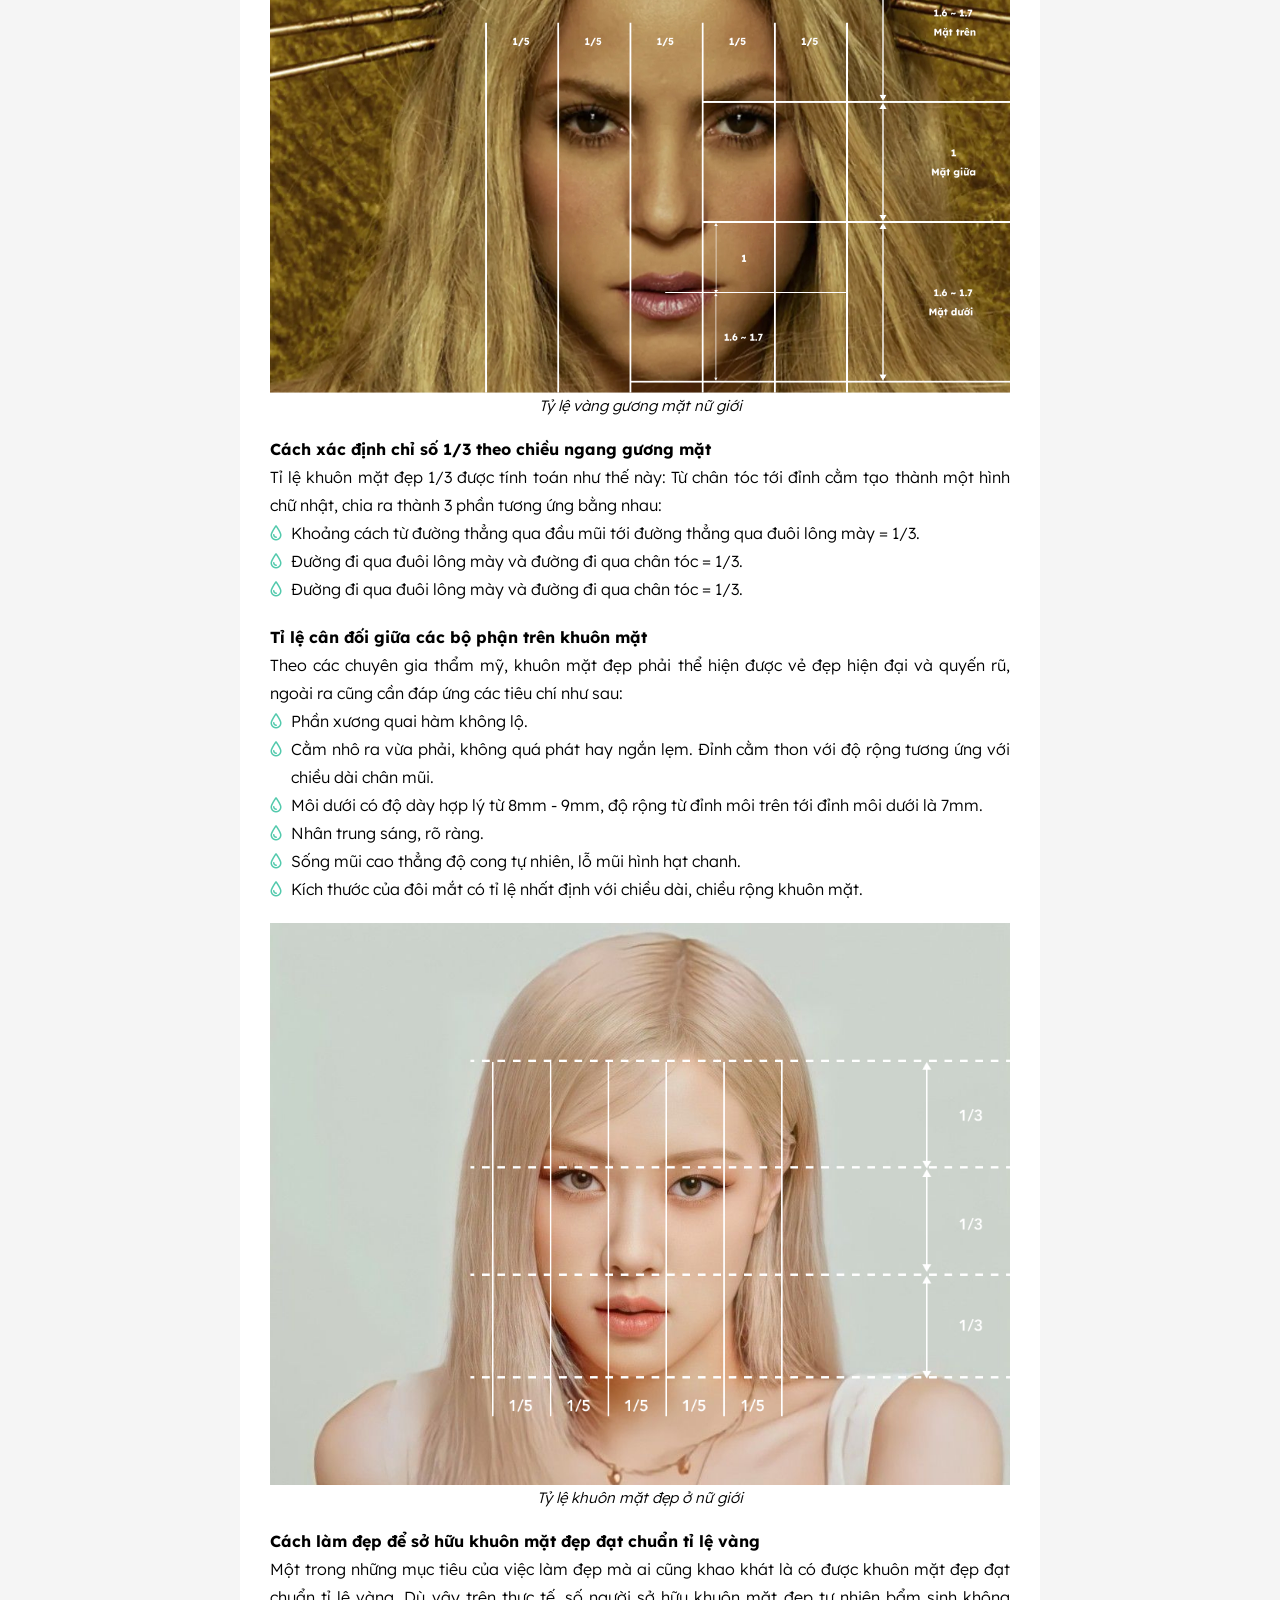
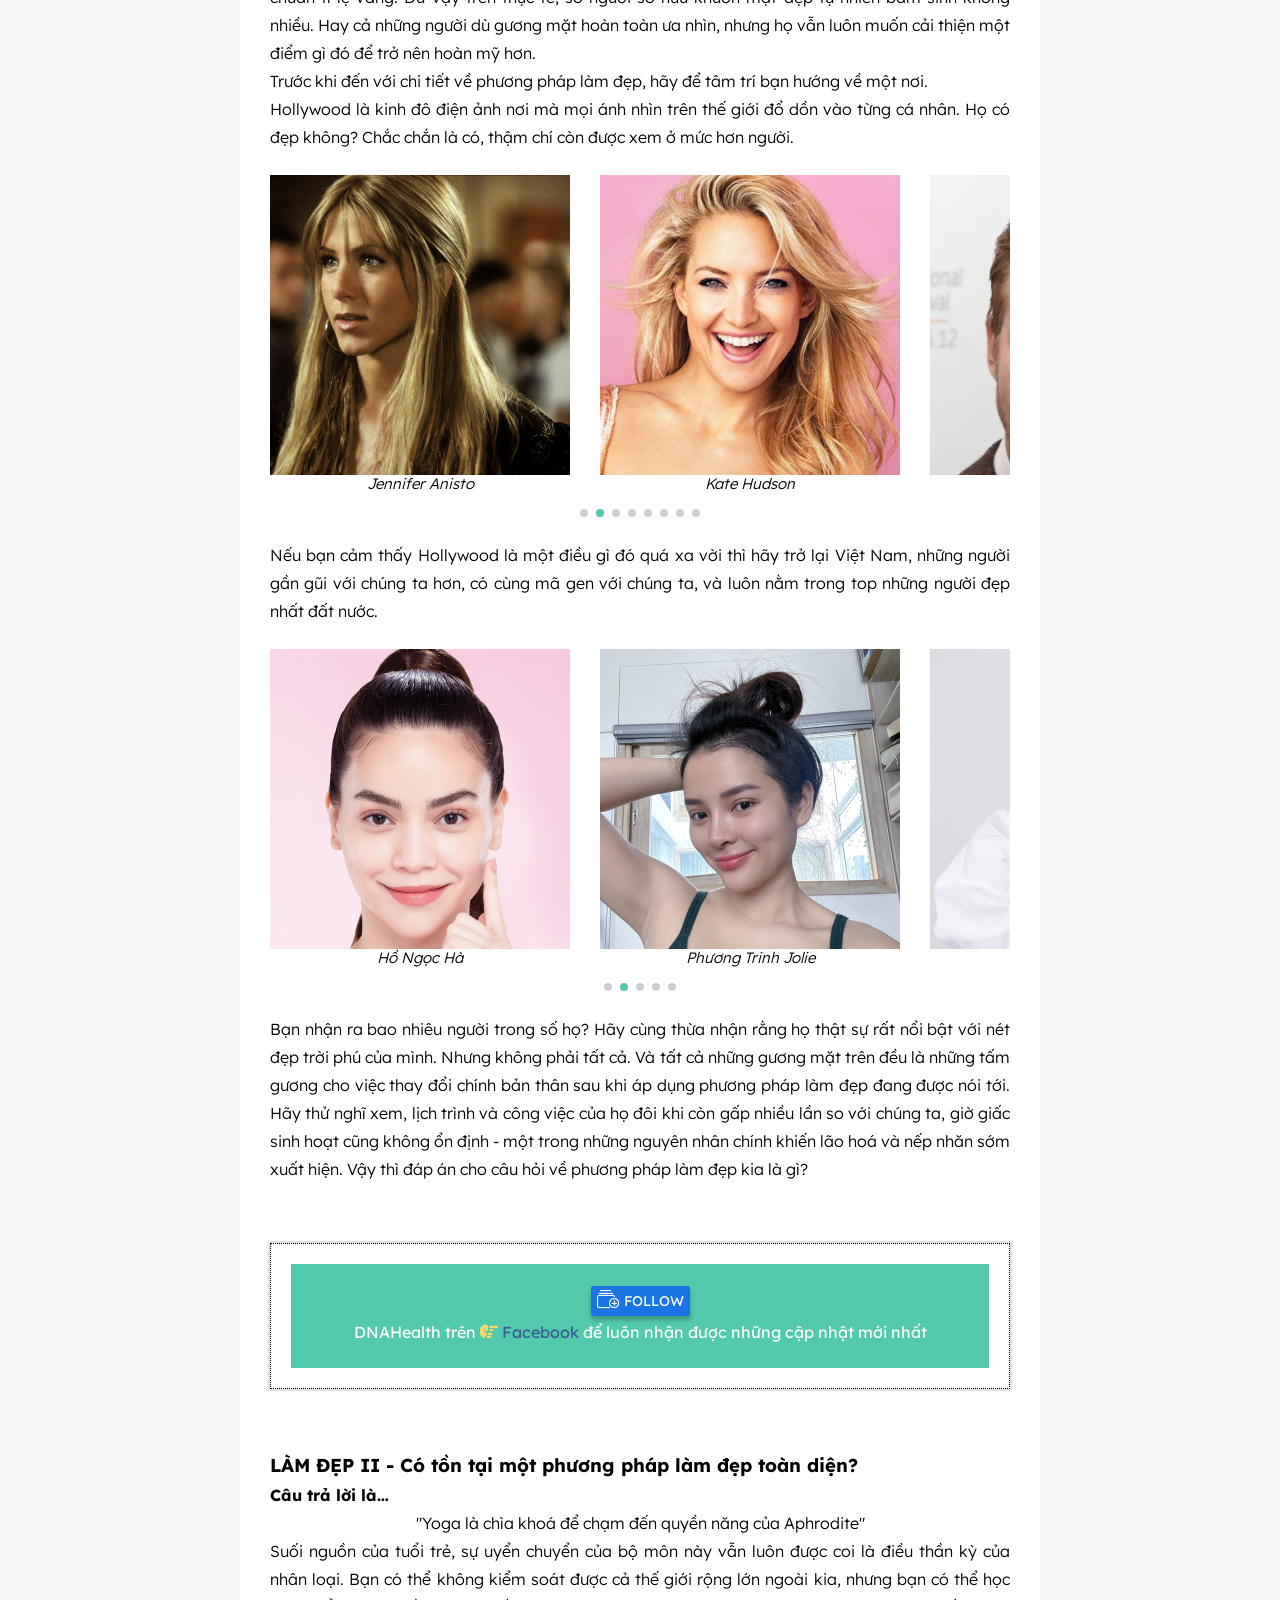
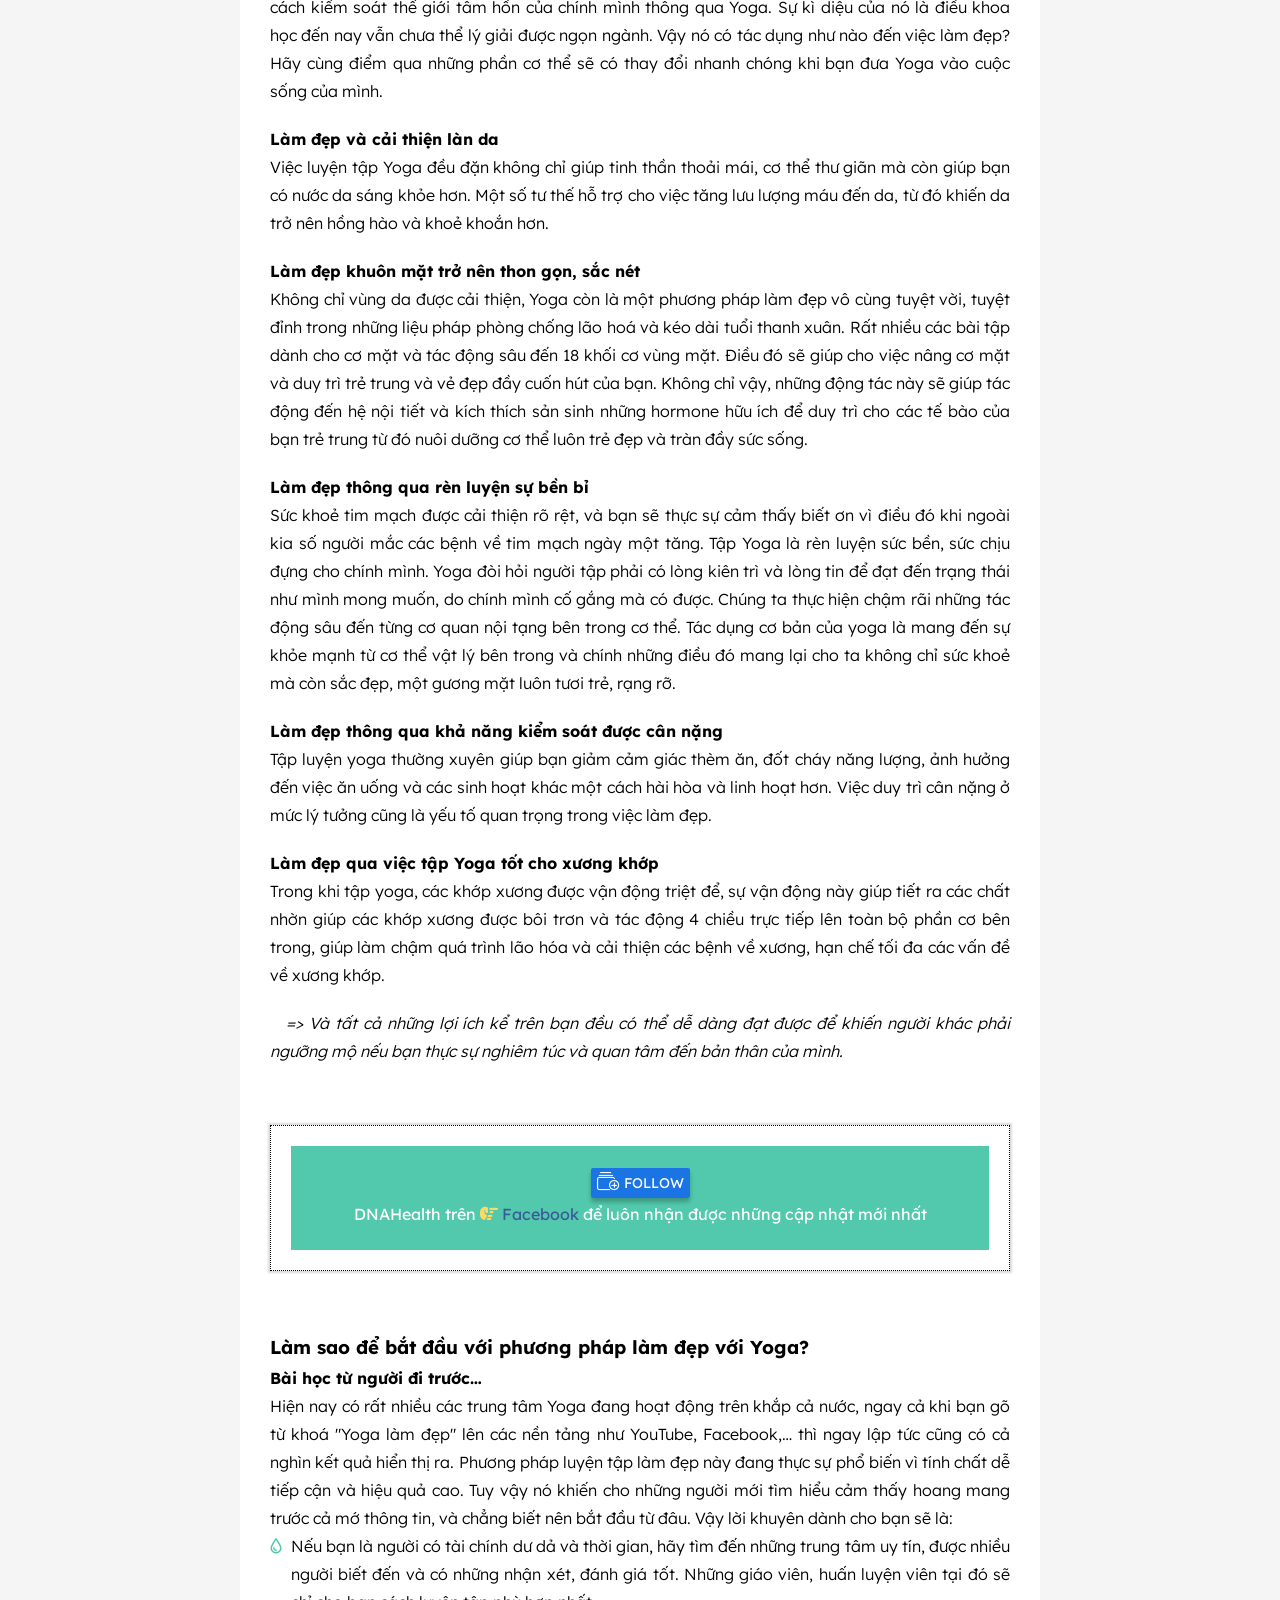
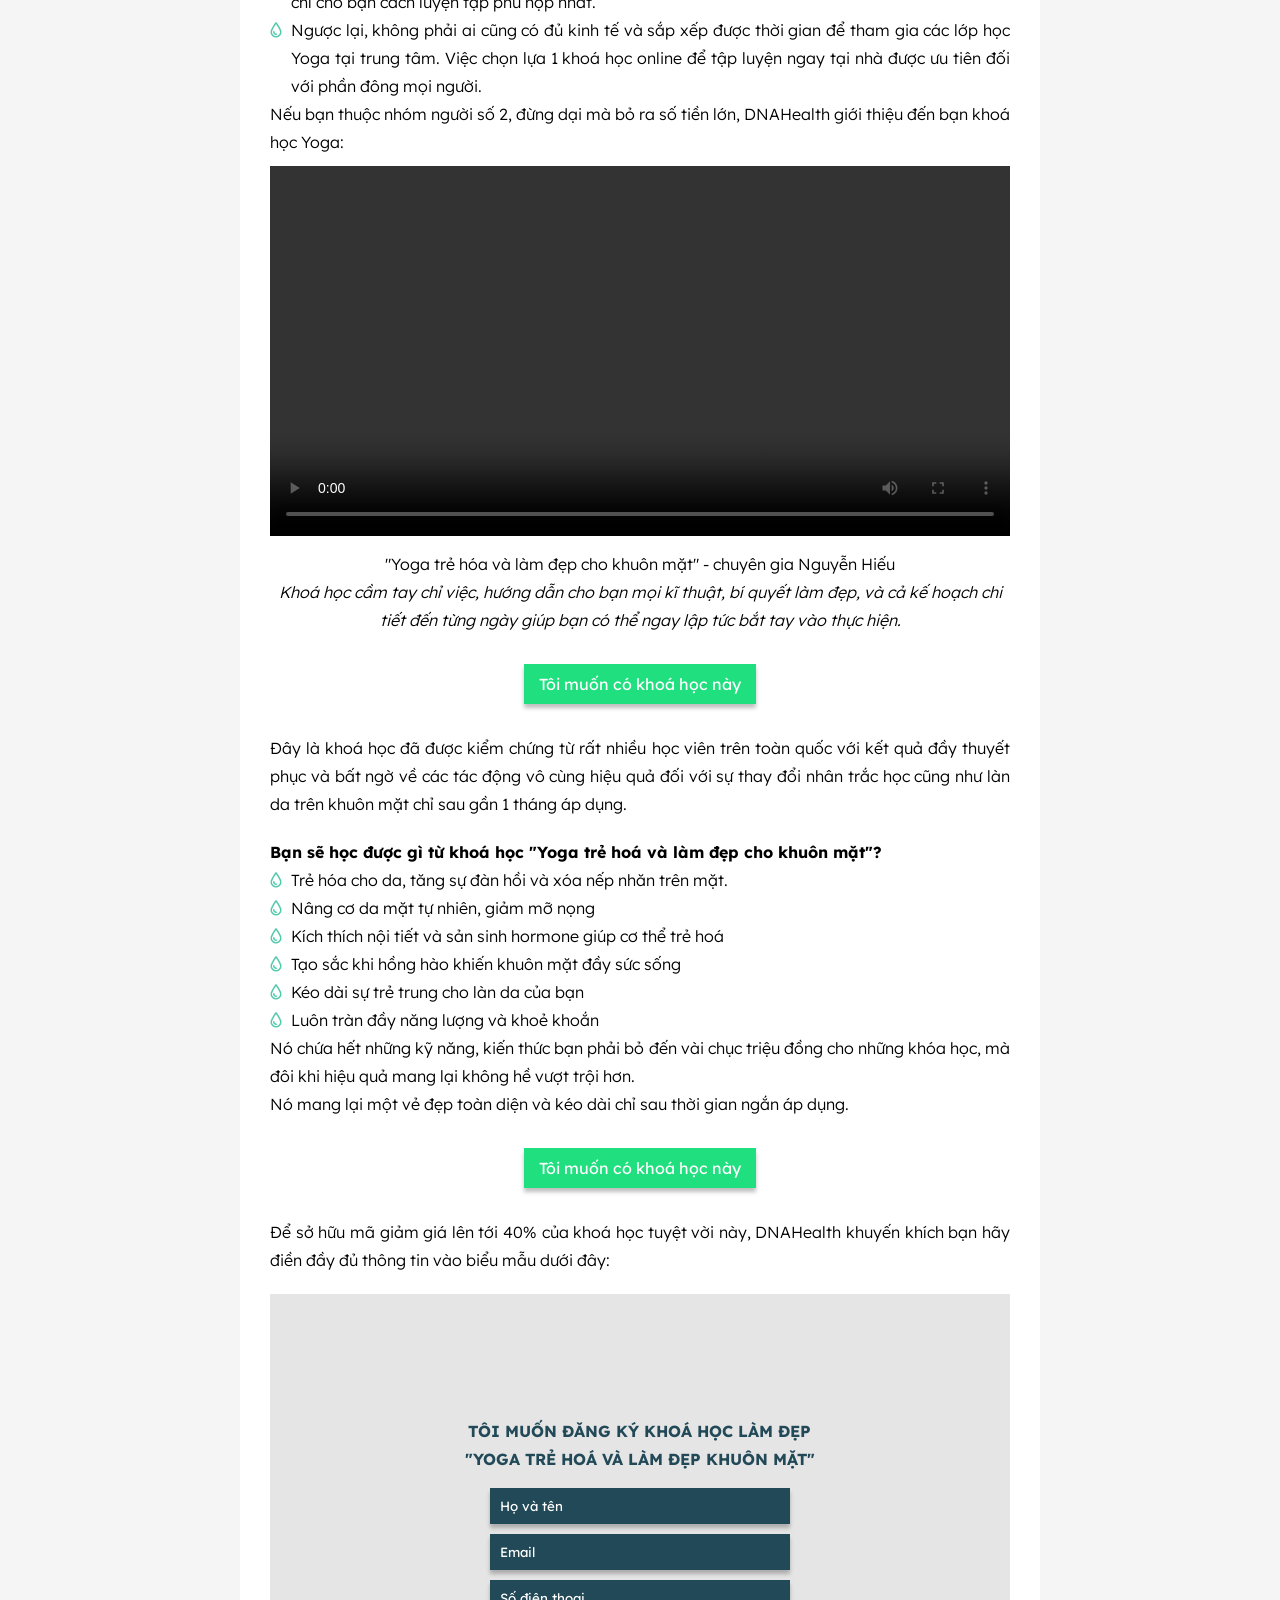
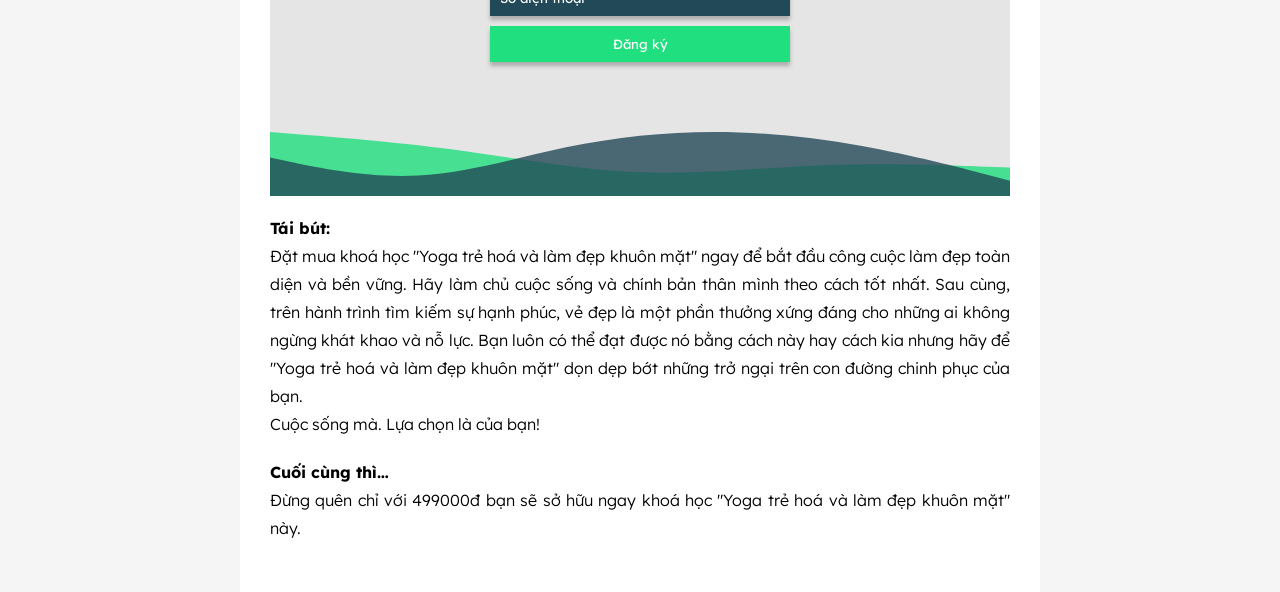
==== commit f7bcda3e: "Add video" ====
--- a/yoga-page.html
+++ b/yoga-page.html
@@ -26,7 +26,7 @@
             </a>
         </div>
         <div class="social">
-            <i class="fa-brands fa-square-facebook" style="color: #3b5998;"></i>
+            <a href="https://www.facebook.com/profile.php?id=100088372483641" target="_blank"><i class="fa-brands fa-square-facebook" style="color: #3b5998;"></i></a>
             <i class="fa-brands fa-instagram" style="color: RGB(250,126,30);"></i>
             <i class="fa-brands fa-square-twitter" style="color: #00acee;"></i>
         </div>
@@ -53,6 +53,14 @@
                 Nếu bạn cũng có chung sự quan tâm và đang đi tìm cho mình câu trả lời thì chúc mừng, những gì bạn cần đều nằm trong khuôn khổ bài viết này.</p>
             <p><i>&emsp;* Lưu ý: Bài viết tổng hợp tất cả những gì bạn cần biết về việc làm đẹp bền vững và toàn diện, bao gồm những thông tin quan trọng và hữu ích. Vì vậy hãy chuẩn bị một tâm thế thoải mái nhất để đi tới phần bật mí nhé. </i></p>
         </div>
+        <div class="follow-action">
+            <div class="box">
+                <a href="https://www.facebook.com/profile.php?id=100088372483641" target="_blank">
+                    <i class="fa-light fa-rectangle-history-circle-plus"></i> FOLLOW
+                </a>
+                <br> DNAHealth trên <i class="fa-solid fa-hand-point-right"></i> <span style="color: #3b5998;">Facebook</span> để luôn nhận được những cập nhật mới nhất
+            </div>
+        </div>
         <div class="main-content">
             <div class="part">
                 <h3>LÀM ĐẸP I - Định nghĩa một khuôn mặt đẹp?</h3>
@@ -244,6 +252,14 @@
                     khi áp dụng phương pháp làm đẹp đang được nói tới. Hãy thử nghĩ xem, lịch trình và công việc của họ đôi khi còn gấp nhiều lần so với chúng ta, giờ giấc sinh hoạt cũng không ổn định - một trong những nguyên nhân chính khiến lão hoá
                     và nếp nhăn sớm xuất hiện. Vậy thì đáp án cho câu hỏi về phương pháp làm đẹp kia là gì?</p>
             </div>
+            <div class="follow-action">
+                <div class="box">
+                    <a href="https://www.facebook.com/profile.php?id=100088372483641" target="_blank">
+                        <i class="fa-light fa-rectangle-history-circle-plus"></i> FOLLOW
+                    </a>
+                    <br> DNAHealth trên <i class="fa-solid fa-hand-point-right"></i> <span style="color: #3b5998;">Facebook</span> để luôn nhận được những cập nhật mới nhất
+                </div>
+            </div>
             <div class="part">
                 <h3>LÀM ĐẸP II - Có tồn tại một phương pháp làm đẹp toàn diện?</h3>
                 <h4>Câu trả lời là…</h4>
@@ -277,7 +293,15 @@
                 <br>
                 <p><i>&emsp;=> Và tất cả những lợi ích kể trên bạn đều có thể dễ dàng đạt được để khiến người khác phải ngưỡng mộ nếu bạn thực sự nghiêm túc và quan tâm đến bản thân của mình.</i></p>
             </div>
-            <div class="part">
+            <div class="follow-action">
+                <div class="box">
+                    <a href="https://www.facebook.com/profile.php?id=100088372483641" target="_blank">
+                        <i class="fa-light fa-rectangle-history-circle-plus"></i> FOLLOW
+                    </a>
+                    <br> DNAHealth trên <i class="fa-solid fa-hand-point-right"></i> <span style="color: #3b5998;">Facebook</span> để luôn nhận được những cập nhật mới nhất
+                </div>
+            </div>
+            <div class="part" style="margin-bottom: 0;">
                 <h3>Làm sao để bắt đầu với phương pháp làm đẹp với Yoga?</h3>
                 <h4>Bài học từ người đi trước…</h4>
                 <p>Hiện nay có rất nhiều các trung tâm Yoga đang hoạt động trên khắp cả nước, ngay cả khi bạn gõ từ khoá "Yoga làm đẹp" lên các nền tảng như YouTube, Facebook,… thì ngay lập tức cũng có cả nghìn kết quả hiển thị ra. Phương pháp luyện tập
@@ -289,10 +313,14 @@
                 </ul>
                 <p>Nếu bạn thuộc nhóm người số 2, đừng dại mà bỏ ra số tiền lớn, DNAHealth giới thiệu đến bạn khoá học Yoga:</p>
                 <div class="center-content">
+                    <video style="margin: 10px 0;" width="100%" height="100%" controls>
+                        <source src="videos/yoga-intro.mp4" type="video/mp4">
+                        Your browser does not support the video tag.
+                      </video>
                     <p>"Yoga trẻ hóa và làm đẹp cho khuôn mặt" - chuyên gia Nguyễn Hiếu</p>
                     <p><i>Khoá học cầm tay chỉ việc, hướng dẫn cho bạn mọi kĩ thuật, bí quyết làm đẹp, và cả kế hoạch chi tiết đến từng ngày giúp bạn có thể ngay lập tức bắt tay vào thực hiện.</i></p>
                     <div class="direct-btn">
-                        <a href="#form">Tôi muốn có khoá học này</a>
+                        <a href="/https://dnahealth.netlify.app/transfer.html">Tôi muốn có khoá học này</a>
                     </div>
                 </div>
                 <p>Đây là khoá học đã được kiểm chứng từ rất nhiều học viên trên toàn quốc với kết quả đầy thuyết phục và bất ngờ về các tác động vô cùng hiệu quả đối với sự thay đổi nhân trắc học cũng như làn da trên khuôn mặt chỉ sau gần 1 tháng áp dụng.</p>
@@ -310,10 +338,10 @@
                 <p>Nó mang lại một vẻ đẹp toàn diện và kéo dài chỉ sau thời gian ngắn áp dụng.</p>
                 <div class="center-content">
                     <div class="direct-btn">
-                        <a href="#form">Tôi muốn có khoá học này</a>
-                    </div>
-                </div>
-                <p>Để sở hữu khoá học tuyệt vời này với mức phí chỉ 499000đ, DNAHealth khuyến khích bạn hãy điền đầy đủ thông tin vào biểu mẫu dưới đây để nhận ngay những phần quà giá trị đi kèm. </p>
+                        <a href="/https://dnahealth.netlify.app/transfer.html">Tôi muốn có khoá học này</a>
+                    </div>
+                </div>
+                <p>Để sở hữu mã giảm giá lên tới 40% của khoá học tuyệt vời này, DNAHealth khuyến khích bạn hãy điền đầy đủ thông tin vào biểu mẫu dưới đây: </p>
                 <div class="center-content">
                     <div class="register-form" id="form">
                         <div class="form-title">
@@ -325,10 +353,10 @@
                                 <input class="info-input" type="text" th:field="*{userName}" placeholder="Họ và tên">
                             </div>
                             <div>
-                                <input class="info-input" type="phone" th:field="*{email}" placeholder="Số điện thoại">
+                                <input class="info-input" type="email" th:field="*{email}" placeholder="Email">
                             </div>
                             <div>
-                                <input class="info-input" type="text" th:field="*{encryptedPassword}" placeholder="Địa chỉ">
+                                <input class="info-input" type="phone" th:field="*{phone}" placeholder="Số điện thoại">
                             </div>
                             <div>
                                 <input class="btn-input" th:type="submit" value="Đăng ký">
--- a/css/main-yoga/main.css
+++ b/css/main-yoga/main.css
@@ -36,13 +36,60 @@
 }
 #main .opening {
   font-weight: 300;
-  margin-bottom: 20px;
+  margin-bottom: 60px;
+}
+#main .follow-action {
+  padding: 20px;
+  border: 1px dotted #000;
+  margin-bottom: 60px;
+  box-shadow: 0px 0px 2px 2px #dadada;
+}
+#main .follow-action .box {
+  background-color: #52c9ac;
+  color: #FFF;
+  text-align: center;
+  padding: 20px;
+  line-height: 2;
+}
+#main .follow-action .box i {
+  font-size: 18px;
+  color: #FFD966;
+}
+#main .follow-action .box a {
+  font-size: 14px;
+  text-decoration: none;
+  padding: 6px;
+  background-color: #1b74e4;
+  color: #fff;
+  margin-left: 8px;
+  margin-right: 8px;
+  box-shadow: 0px 4px 4px 0px rgba(0, 0, 0, 0.25);
+  transform: scale(1);
+  animation: pulse-blue 2s infinite;
+  border-radius: 2px;
+}
+#main .follow-action .box a i {
+  color: #FFF;
+}
+@keyframes pulse-blue {
+  0% {
+    transform: scale(0.95);
+    box-shadow: 0 0 0 0 rgba(0, 0, 0, 0.7);
+  }
+  70% {
+    transform: scale(1);
+    box-shadow: 0 0 0 10px rgba(0, 0, 0, 0);
+  }
+  100% {
+    transform: scale(0.95);
+    box-shadow: 0 0 0 0 rgba(0, 0, 0, 0);
+  }
 }
 #main .main-content {
   margin-bottom: 20px;
 }
 #main .main-content .part {
-  margin-bottom: 20px;
+  margin-bottom: 60px;
 }
 #main .main-content .part .illustration {
   margin-top: 20px;
@@ -161,6 +208,22 @@
   background-color: #20DF7F;
   color: #FFF;
   box-shadow: 0px 4px 4px 0px rgba(0, 0, 0, 0.25);
+  transform: scale(1);
+  animation: pulse-green 2s infinite;
+}
+@keyframes pulse-green {
+  0% {
+    transform: scale(0.95);
+    box-shadow: 0 0 0 0 rgba(0, 0, 0, 0.7);
+  }
+  70% {
+    transform: scale(1);
+    box-shadow: 0 0 0 10px rgba(0, 0, 0, 0);
+  }
+  100% {
+    transform: scale(0.95);
+    box-shadow: 0 0 0 0 rgba(0, 0, 0, 0);
+  }
 }
 #main .main-content .part ul {
   --icon-space: 1.3em;
